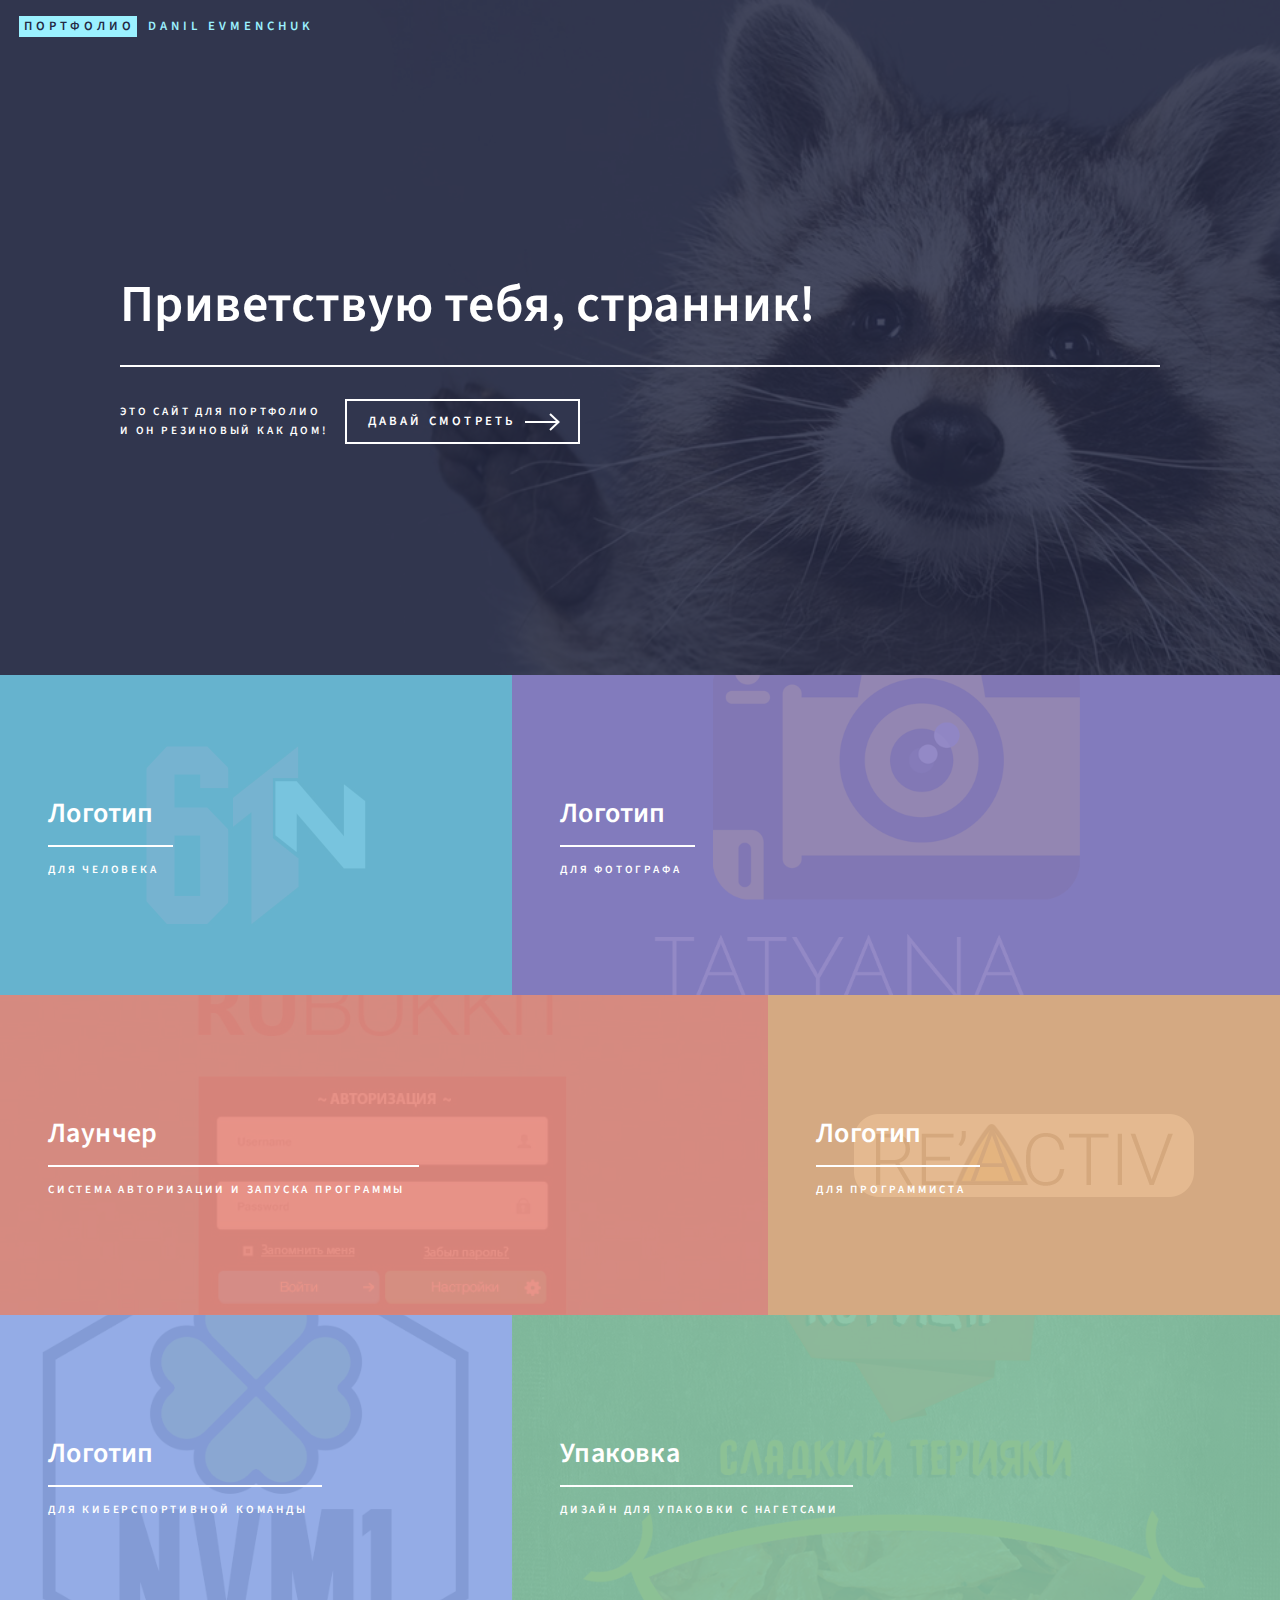
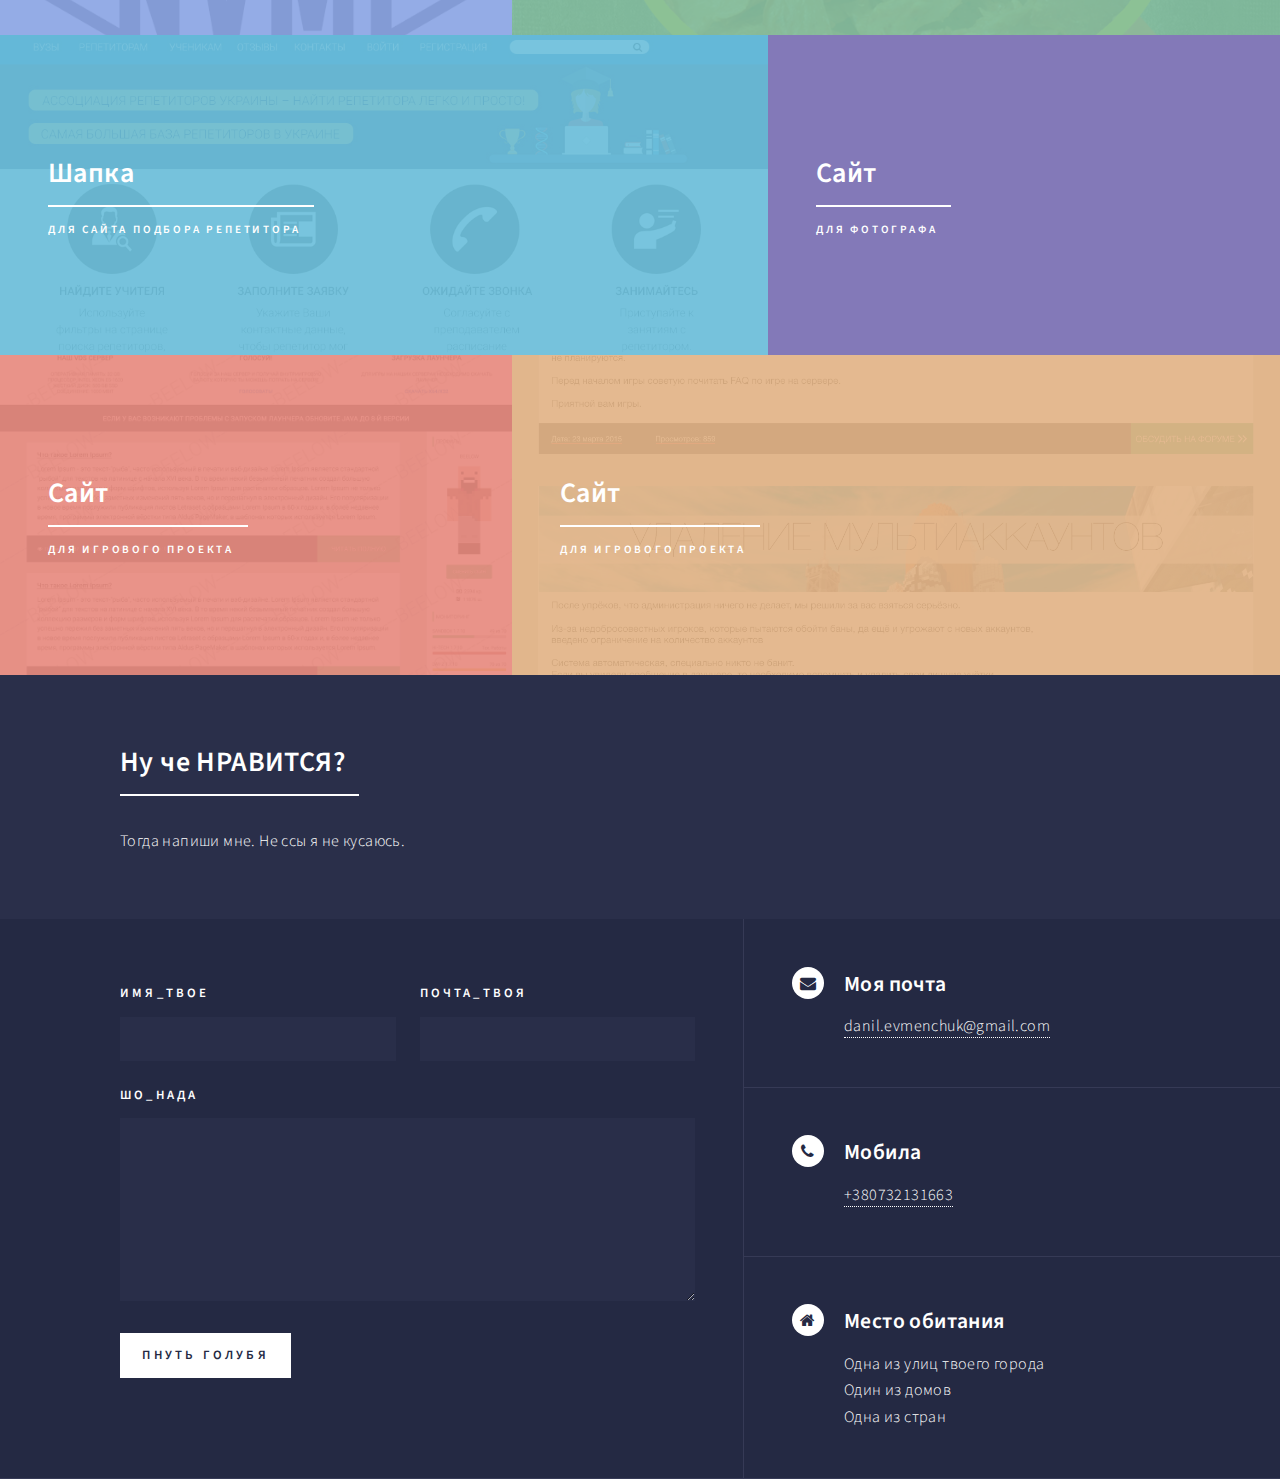
==== index.html @ ca25fab2 "#" ====
<!DOCTYPE HTML>

<html>
	<head>
		<title>ПОРТФОЛИО | Данил Евменчук</title>
		<meta charset="utf-8" />
		<meta name="viewport" content="width=device-width, initial-scale=1, user-scalable=no" />
		<link rel="stylesheet" href="assets/css/main.css" />
		<noscript><link rel="stylesheet" href="assets/css/noscript.css" /></noscript>
	</head>
	<body class="is-preload">

		<!-- Wrapper -->
			<div id="wrapper">

				<!-- Header -->
					<header id="header" class="alt">
						<a href="index.html" class="logo"><strong>Портфолио</strong> <span>Danil Evmenchuk</span></a>
					</header>
				<!-- Banner -->
					<section id="banner" class="major">
						<div class="inner">
							<header class="major">
								<h1>Приветствую тебя, странник!</h1>
							</header>
							<div class="content">
								<p>Это сайт для портфолио<br />
								и он РЕЗИНОВЫЙ как дом! </p>
								<ul class="actions">
									<li><a href="#one" class="button next scrolly">ДАВАЙ СМОТРЕТЬ</a></li>
								</ul>
							</div>
						</div>
					</section>

				<!-- Main -->
					<div id="main">

						<!-- One -->
							<section id="one" class="tiles">
								<article>
									<span class="image">
										<img src="images/61.jpg" alt="" />
									</span>
									<header class="major">
										<h3><a href="images/61.jpg" class="link">Логотип</a></h3>
										<p>Для человека</p>
									</header>
								</article>
								<article>
									<span class="image">
										<img src="images/shedko.png" alt="" />
									</span>
									<header class="major">
										<h3><a href="images/shedko.png" class="link">Логотип</a></h3>
										<p>Для фотографа</p>
									</header>
								</article>
								<article>
									<span class="image">
										<img src="images/launcher.jpg" alt="" />
									</span>
									<header class="major">
										<h3><a href="images/launcher.jpg" class="link">Лаунчер</a></h3>
										<p>Система авторизации и запуска программы</p>
									</header>
								</article>
								<article>
									<span class="image">
										<img src="images/reactiv.png" alt="" />
									</span>
									<header class="major">
										<h3><a href="images/reactiv.png" class="link">Логотип</a></h3>
										<p>Для программиста</p>
									</header>
								</article>
								<article>
									<span class="image">
										<img src="images/NWM.jpg" alt="" />
									</span>
									<header class="major">
										<h3><a href="images/NWM.jpg" class="link">Логотип</a></h3>
										<p>Для киберспортивной команды</p>
									</header>
								</article>
								<article>
									<span class="image">
										<img src="images/itsmeat.jpg" alt="" />
									</span>
									<header class="major">
										<h3><a href="images/itsmeat.jpg" class="link">Упаковка</a></h3>
										<p>Дизайн для упаковки с нагетсами</p>
									</header>
								</article>
								<article>
									<span class="image">
										<img src="images/teach.jpg" alt="" />
									</span>
									<header class="major">
										<h3><a href="images/teach.jpg" class="link">Шапка</a></h3>
										<p>Для сайта подбора репетитора</p>
									</header>
								</article>
								<article>
									<span class="image">
										<img src="images/photo_shedko.png" alt="" />
									</span>
									<header class="major">
										<h3><a href="https://tetianashedko.com/gallery.php" class="link">Сайт</a></h3>
										<p>Для фотографа</p>
									</header>
								</article>
								<article>
									<span class="image">
										<img src="images/madanvil.jpg" alt="" />
									</span>
									<header class="major">
										<h3><a href="images/madanvil.jpg" class="link">Сайт</a></h3>
										<p>Для игрового проекта</p>
									</header>
								</article>
								<article>
									<span class="image">
										<img src="images/site.png" alt="" />
									</span>
									<header class="major">
										<h3><a href="images/site.png" class="link">Сайт</a></h3>
										<p>Для игрового проекта</p>
									</header>
								</article>
							</section>

						<!-- Two -->
							<section id="two">
								<div class="inner">
									<header class="major">
										<h2>Ну че НРАВИТСЯ?</h2>
									</header>
									<p>Тогда напиши мне. Не ссы я не кусаюсь.</p>
								</div>
							</section>

					</div>

				<!-- Contact -->
					<section id="contact">
						<div class="inner">
							<section>
								<form method="post" action="#">
									<div class="fields">
										<div class="field half">
											<label for="name">Имя_ТВОЕ</label>
											<input type="text" name="name" id="name" />
										</div>
										<div class="field half">
											<label for="email">Почта_ТВОЯ</label>
											<input type="text" name="email" id="email" />
										</div>
										<div class="field">
											<label for="message">Шо_НАДА</label>
											<textarea name="message" id="message" rows="6"></textarea>
										</div>
									</div>
									<ul class="actions">
										<li><input type="submit" value="Пнуть голубя" class="primary" /></li>
									</ul>
								</form>
							</section>
							<section class="split">
								<section>
									<div class="contact-method">
										<span class="icon alt fa-envelope"></span>
										<h3>Моя почта</h3>
										<a href="mailto:danil.evmenchuk@gmail.com">danil.evmenchuk@gmail.com</a>
									</div>
								</section>
								<section>
									<div class="contact-method">
										<span class="icon alt fa-phone"></span>
										<h3>Мобила</h3>
										<a href="tel:+380732131663">+380732131663</a>
									</div>
								</section>
								<section>
									<div class="contact-method">
										<span class="icon alt fa-home"></span>
										<h3>Место обитания</h3>
										<span>Одна из улиц твоего города<br />
										Один из домов<br />
										Одна из стран</span>
									</div>
								</section>
							</section>
						</div>
					</section>

			</div>

		<!-- Scripts -->
			<script src="assets/js/jquery.min.js"></script>
			<script src="assets/js/jquery.scrolly.min.js"></script>
			<script src="assets/js/jquery.scrollex.min.js"></script>
			<script src="assets/js/browser.min.js"></script>
			<script src="assets/js/breakpoints.min.js"></script>
			<!-- <script src="assets/js/util.js"></script> -->
			<script src="assets/js/main.js"></script>

	</body>
</html>
---- assets/css/main.css ----
@import url(font-awesome.min.css);
@import url("https://fonts.googleapis.com/css?family=Source+Sans+Pro:300,300italic,600,600italic");


html, body, div, span, applet, object,
iframe, h1, h2, h3, h4, h5, h6, p, blockquote,
pre, a, abbr, acronym, address, big, cite,
code, del, dfn, em, img, ins, kbd, q, s, samp,
small, strike, strong, sub, sup, tt, var, b,
u, i, center, dl, dt, dd, ol, ul, li, fieldset,
form, label, legend, table, caption, tbody,
tfoot, thead, tr, th, td, article, aside,
canvas, details, embed, figure, figcaption,
footer, header, hgroup, menu, nav, output, ruby,
section, summary, time, mark, audio, video {
	margin: 0;
	padding: 0;
	border: 0;
	font-size: 100%;
	font: inherit;
	vertical-align: baseline;}

article, aside, details, figcaption, figure,
footer, header, hgroup, menu, nav, section {
	display: block;}

body {
	line-height: 1;
}

ol, ul {
	list-style: none;
}

blockquote, q {
	quotes: none;
}

	blockquote:before, blockquote:after, q:before, q:after {
		content: '';
		content: none;
	}

table {
	border-collapse: collapse;
	border-spacing: 0;
}

body {
	-webkit-text-size-adjust: none;
}

mark {
	background-color: transparent;
	color: inherit;
}

input::-moz-focus-inner {
	border: 0;
	padding: 0;
}

input, select, textarea {
	-moz-appearance: none;
	-webkit-appearance: none;
	-ms-appearance: none;
	appearance: none;
}

/* Basic */

	@-ms-viewport {
		width: device-width;
	}

	body {
		-ms-overflow-style: scrollbar;
	}

	@media screen and (max-width: 480px) {

		html, body {
			min-width: 320px;
		}

	}

	html {
		box-sizing: border-box;
	}

	*, *:before, *:after {
		box-sizing: inherit;
	}

	body {
		background: #242943;
	}

		body.is-preload *, body.is-preload *:before, body.is-preload *:after {
			-moz-animation: none !important;
			-webkit-animation: none !important;
			-ms-animation: none !important;
			animation: none !important;
			-moz-transition: none !important;
			-webkit-transition: none !important;
			-ms-transition: none !important;
			transition: none !important;
		}

/* Type */

	body, input, select, textarea {
		color: #ffffff;
		font-family: "Source Sans Pro", Helvetica, sans-serif;
		font-size: 17pt;
		font-weight: 300;
		letter-spacing: 0.025em;
		line-height: 1.65;
	}

		@media screen and (max-width: 1680px) {

			body, input, select, textarea {
				font-size: 14pt;
			}

		}

		@media screen and (max-width: 1280px) {

			body, input, select, textarea {
				font-size: 12pt;
			}

		}

		@media screen and (max-width: 360px) {

			body, input, select, textarea {
				font-size: 11pt;
			}

		}

	a {
		-moz-transition: color 0.2s ease-in-out, border-bottom-color 0.2s ease-in-out;
		-webkit-transition: color 0.2s ease-in-out, border-bottom-color 0.2s ease-in-out;
		-ms-transition: color 0.2s ease-in-out, border-bottom-color 0.2s ease-in-out;
		transition: color 0.2s ease-in-out, border-bottom-color 0.2s ease-in-out;
		border-bottom: dotted 1px;
		color: inherit;
		text-decoration: none;
	}

		a:hover {
			border-bottom-color: transparent;
			color: #9bf1ff !important;
		}

		a:active {
			color: #53e3fb !important;
		}

	strong, b {
		color: #ffffff;
		font-weight: 600;
	}

	em, i {
		font-style: italic;
	}

	p {
		margin: 0 0 2em 0;
	}

	h1, h2, h3, h4, h5, h6 {
		color: #ffffff;
		font-weight: 600;
		line-height: 1.65;
		margin: 0 0 1em 0;
	}

		h1 a, h2 a, h3 a, h4 a, h5 a, h6 a {
			color: inherit;
			border-bottom: 0;
		}

	h1 {
		font-size: 2.5em;
	}

	h2 {
		font-size: 1.75em;
	}

	h3 {
		font-size: 1.35em;
	}

	h4 {
		font-size: 1.1em;
	}

	h5 {
		font-size: 0.9em;
	}

	h6 {
		font-size: 0.7em;
	}

	@media screen and (max-width: 736px) {

		h1 {
			font-size: 2em;
		}

		h2 {
			font-size: 1.5em;
		}

		h3 {
			font-size: 1.25em;
		}

	}

	sub {
		font-size: 0.8em;
		position: relative;
		top: 0.5em;
	}

	sup {
		font-size: 0.8em;
		position: relative;
		top: -0.5em;
	}

	blockquote {
		border-left: solid 4px rgba(212, 212, 255, 0.1);
		font-style: italic;
		margin: 0 0 2em 0;
		padding: 0.5em 0 0.5em 2em;
	}

	code {
		background: rgba(212, 212, 255, 0.035);
		font-family: "Courier New", monospace;
		font-size: 0.9em;
		margin: 0 0.25em;
		padding: 0.25em 0.65em;
	}

	pre {
		-webkit-overflow-scrolling: touch;
		font-family: "Courier New", monospace;
		font-size: 0.9em;
		margin: 0 0 2em 0;
	}

		pre code {
			display: block;
			line-height: 1.75;
			padding: 1em 1.5em;
			overflow-x: auto;
		}

	hr {
		border: 0;
		border-bottom: solid 1px rgba(212, 212, 255, 0.1);
		margin: 2em 0;
	}

		hr.major {
			margin: 3em 0;
		}

	.align-left {
		text-align: left;
	}

	.align-center {
		text-align: center;
	}

	.align-right {
		text-align: right;
	}

/* Row */

	.row {
		display: flex;
		flex-wrap: wrap;
		box-sizing: border-box;
		align-items: stretch;
	}

		.row > * {
			box-sizing: border-box;
		}

		.row.gtr-uniform > * > :last-child {
			margin-bottom: 0;
		}

		.row.aln-left {
			justify-content: flex-start;
		}

		.row.aln-center {
			justify-content: center;
		}

		.row.aln-right {
			justify-content: flex-end;
		}

		.row.aln-top {
			align-items: flex-start;
		}

		.row.aln-middle {
			align-items: center;
		}

		.row.aln-bottom {
			align-items: flex-end;
		}

		.row > .imp {
			order: -1;
		}

		.row > .col-1 {
			width: 8.3333333333%;
		}

		.row > .off-1 {
			margin-left: 8.3333333333%;
		}

		.row > .col-2 {
			width: 16.6666666667%;
		}

		.row > .off-2 {
			margin-left: 16.6666666667%;
		}

		.row > .col-3 {
			width: 25%;
		}

		.row > .off-3 {
			margin-left: 25%;
		}

		.row > .col-4 {
			width: 33.3333333333%;
		}

		.row > .off-4 {
			margin-left: 33.3333333333%;
		}

		.row > .col-5 {
			width: 41.6666666667%;
		}

		.row > .off-5 {
			margin-left: 41.6666666667%;
		}

		.row > .col-6 {
			width: 50%;
		}

		.row > .off-6 {
			margin-left: 50%;
		}

		.row > .col-7 {
			width: 58.3333333333%;
		}

		.row > .off-7 {
			margin-left: 58.3333333333%;
		}

		.row > .col-8 {
			width: 66.6666666667%;
		}

		.row > .off-8 {
			margin-left: 66.6666666667%;
		}

		.row > .col-9 {
			width: 75%;
		}

		.row > .off-9 {
			margin-left: 75%;
		}

		.row > .col-10 {
			width: 83.3333333333%;
		}

		.row > .off-10 {
			margin-left: 83.3333333333%;
		}

		.row > .col-11 {
			width: 91.6666666667%;
		}

		.row > .off-11 {
			margin-left: 91.6666666667%;
		}

		.row > .col-12 {
			width: 100%;
		}

		.row > .off-12 {
			margin-left: 100%;
		}

		.row.gtr-0 {
			margin-top: 0;
			margin-left: 0em;
		}

			.row.gtr-0 > * {
				padding: 0 0 0 0em;
			}

			.row.gtr-0.gtr-uniform {
				margin-top: 0em;
			}

				.row.gtr-0.gtr-uniform > * {
					padding-top: 0em;
				}

		.row.gtr-25 {
			margin-top: 0;
			margin-left: -0.5em;
		}

			.row.gtr-25 > * {
				padding: 0 0 0 0.5em;
			}

			.row.gtr-25.gtr-uniform {
				margin-top: -0.5em;
			}

				.row.gtr-25.gtr-uniform > * {
					padding-top: 0.5em;
				}

		.row.gtr-50 {
			margin-top: 0;
			margin-left: -1em;
		}

			.row.gtr-50 > * {
				padding: 0 0 0 1em;
			}

			.row.gtr-50.gtr-uniform {
				margin-top: -1em;
			}

				.row.gtr-50.gtr-uniform > * {
					padding-top: 1em;
				}

		.row {
			margin-top: 0;
			margin-left: -2em;
		}

			.row > * {
				padding: 0 0 0 2em;
			}

			.row.gtr-uniform {
				margin-top: -2em;
			}

				.row.gtr-uniform > * {
					padding-top: 2em;
				}

		.row.gtr-150 {
			margin-top: 0;
			margin-left: -3em;
		}

			.row.gtr-150 > * {
				padding: 0 0 0 3em;
			}

			.row.gtr-150.gtr-uniform {
				margin-top: -3em;
			}

				.row.gtr-150.gtr-uniform > * {
					padding-top: 3em;
				}

		.row.gtr-200 {
			margin-top: 0;
			margin-left: -4em;
		}

			.row.gtr-200 > * {
				padding: 0 0 0 4em;
			}

			.row.gtr-200.gtr-uniform {
				margin-top: -4em;
			}

				.row.gtr-200.gtr-uniform > * {
					padding-top: 4em;
				}

		@media screen and (max-width: 1680px) {

			.row {
				display: flex;
				flex-wrap: wrap;
				box-sizing: border-box;
				align-items: stretch;
			}

				.row > * {
					box-sizing: border-box;
				}

				.row.gtr-uniform > * > :last-child {
					margin-bottom: 0;
				}

				.row.aln-left {
					justify-content: flex-start;
				}

				.row.aln-center {
					justify-content: center;
				}

				.row.aln-right {
					justify-content: flex-end;
				}

				.row.aln-top {
					align-items: flex-start;
				}

				.row.aln-middle {
					align-items: center;
				}

				.row.aln-bottom {
					align-items: flex-end;
				}

				.row > .imp-xlarge {
					order: -1;
				}

				.row > .col-1-xlarge {
					width: 8.3333333333%;
				}

				.row > .off-1-xlarge {
					margin-left: 8.3333333333%;
				}

				.row > .col-2-xlarge {
					width: 16.6666666667%;
				}

				.row > .off-2-xlarge {
					margin-left: 16.6666666667%;
				}

				.row > .col-3-xlarge {
					width: 25%;
				}

				.row > .off-3-xlarge {
					margin-left: 25%;
				}

				.row > .col-4-xlarge {
					width: 33.3333333333%;
				}

				.row > .off-4-xlarge {
					margin-left: 33.3333333333%;
				}

				.row > .col-5-xlarge {
					width: 41.6666666667%;
				}

				.row > .off-5-xlarge {
					margin-left: 41.6666666667%;
				}

				.row > .col-6-xlarge {
					width: 50%;
				}

				.row > .off-6-xlarge {
					margin-left: 50%;
				}

				.row > .col-7-xlarge {
					width: 58.3333333333%;
				}

				.row > .off-7-xlarge {
					margin-left: 58.3333333333%;
				}

				.row > .col-8-xlarge {
					width: 66.6666666667%;
				}

				.row > .off-8-xlarge {
					margin-left: 66.6666666667%;
				}

				.row > .col-9-xlarge {
					width: 75%;
				}

				.row > .off-9-xlarge {
					margin-left: 75%;
				}

				.row > .col-10-xlarge {
					width: 83.3333333333%;
				}

				.row > .off-10-xlarge {
					margin-left: 83.3333333333%;
				}

				.row > .col-11-xlarge {
					width: 91.6666666667%;
				}

				.row > .off-11-xlarge {
					margin-left: 91.6666666667%;
				}

				.row > .col-12-xlarge {
					width: 100%;
				}

				.row > .off-12-xlarge {
					margin-left: 100%;
				}

				.row.gtr-0 {
					margin-top: 0;
					margin-left: 0em;
				}

					.row.gtr-0 > * {
						padding: 0 0 0 0em;
					}

					.row.gtr-0.gtr-uniform {
						margin-top: 0em;
					}

						.row.gtr-0.gtr-uniform > * {
							padding-top: 0em;
						}

				.row.gtr-25 {
					margin-top: 0;
					margin-left: -0.5em;
				}

					.row.gtr-25 > * {
						padding: 0 0 0 0.5em;
					}

					.row.gtr-25.gtr-uniform {
						margin-top: -0.5em;
					}

						.row.gtr-25.gtr-uniform > * {
							padding-top: 0.5em;
						}

				.row.gtr-50 {
					margin-top: 0;
					margin-left: -1em;
				}

					.row.gtr-50 > * {
						padding: 0 0 0 1em;
					}

					.row.gtr-50.gtr-uniform {
						margin-top: -1em;
					}

						.row.gtr-50.gtr-uniform > * {
							padding-top: 1em;
						}

				.row {
					margin-top: 0;
					margin-left: -2em;
				}

					.row > * {
						padding: 0 0 0 2em;
					}

					.row.gtr-uniform {
						margin-top: -2em;
					}

						.row.gtr-uniform > * {
							padding-top: 2em;
						}

				.row.gtr-150 {
					margin-top: 0;
					margin-left: -3em;
				}

					.row.gtr-150 > * {
						padding: 0 0 0 3em;
					}

					.row.gtr-150.gtr-uniform {
						margin-top: -3em;
					}

						.row.gtr-150.gtr-uniform > * {
							padding-top: 3em;
						}

				.row.gtr-200 {
					margin-top: 0;
					margin-left: -4em;
				}

					.row.gtr-200 > * {
						padding: 0 0 0 4em;
					}

					.row.gtr-200.gtr-uniform {
						margin-top: -4em;
					}

						.row.gtr-200.gtr-uniform > * {
							padding-top: 4em;
						}

		}

		@media screen and (max-width: 1280px) {

			.row {
				display: flex;
				flex-wrap: wrap;
				box-sizing: border-box;
				align-items: stretch;
			}

				.row > * {
					box-sizing: border-box;
				}

				.row.gtr-uniform > * > :last-child {
					margin-bottom: 0;
				}

				.row.aln-left {
					justify-content: flex-start;
				}

				.row.aln-center {
					justify-content: center;
				}

				.row.aln-right {
					justify-content: flex-end;
				}

				.row.aln-top {
					align-items: flex-start;
				}

				.row.aln-middle {
					align-items: center;
				}

				.row.aln-bottom {
					align-items: flex-end;
				}

				.row > .imp-large {
					order: -1;
				}

				.row > .col-1-large {
					width: 8.3333333333%;
				}

				.row > .off-1-large {
					margin-left: 8.3333333333%;
				}

				.row > .col-2-large {
					width: 16.6666666667%;
				}

				.row > .off-2-large {
					margin-left: 16.6666666667%;
				}

				.row > .col-3-large {
					width: 25%;
				}

				.row > .off-3-large {
					margin-left: 25%;
				}

				.row > .col-4-large {
					width: 33.3333333333%;
				}

				.row > .off-4-large {
					margin-left: 33.3333333333%;
				}

				.row > .col-5-large {
					width: 41.6666666667%;
				}

				.row > .off-5-large {
					margin-left: 41.6666666667%;
				}

				.row > .col-6-large {
					width: 50%;
				}

				.row > .off-6-large {
					margin-left: 50%;
				}

				.row > .col-7-large {
					width: 58.3333333333%;
				}

				.row > .off-7-large {
					margin-left: 58.3333333333%;
				}

				.row > .col-8-large {
					width: 66.6666666667%;
				}

				.row > .off-8-large {
					margin-left: 66.6666666667%;
				}

				.row > .col-9-large {
					width: 75%;
				}

				.row > .off-9-large {
					margin-left: 75%;
				}

				.row > .col-10-large {
					width: 83.3333333333%;
				}

				.row > .off-10-large {
					margin-left: 83.3333333333%;
				}

				.row > .col-11-large {
					width: 91.6666666667%;
				}

				.row > .off-11-large {
					margin-left: 91.6666666667%;
				}

				.row > .col-12-large {
					width: 100%;
				}

				.row > .off-12-large {
					margin-left: 100%;
				}

				.row.gtr-0 {
					margin-top: 0;
					margin-left: 0em;
				}

					.row.gtr-0 > * {
						padding: 0 0 0 0em;
					}

					.row.gtr-0.gtr-uniform {
						margin-top: 0em;
					}

						.row.gtr-0.gtr-uniform > * {
							padding-top: 0em;
						}

				.row.gtr-25 {
					margin-top: 0;
					margin-left: -0.375em;
				}

					.row.gtr-25 > * {
						padding: 0 0 0 0.375em;
					}

					.row.gtr-25.gtr-uniform {
						margin-top: -0.375em;
					}

						.row.gtr-25.gtr-uniform > * {
							padding-top: 0.375em;
						}

				.row.gtr-50 {
					margin-top: 0;
					margin-left: -0.75em;
				}

					.row.gtr-50 > * {
						padding: 0 0 0 0.75em;
					}

					.row.gtr-50.gtr-uniform {
						margin-top: -0.75em;
					}

						.row.gtr-50.gtr-uniform > * {
							padding-top: 0.75em;
						}

				.row {
					margin-top: 0;
					margin-left: -1.5em;
				}

					.row > * {
						padding: 0 0 0 1.5em;
					}

					.row.gtr-uniform {
						margin-top: -1.5em;
					}

						.row.gtr-uniform > * {
							padding-top: 1.5em;
						}

				.row.gtr-150 {
					margin-top: 0;
					margin-left: -2.25em;
				}

					.row.gtr-150 > * {
						padding: 0 0 0 2.25em;
					}

					.row.gtr-150.gtr-uniform {
						margin-top: -2.25em;
					}

						.row.gtr-150.gtr-uniform > * {
							padding-top: 2.25em;
						}

				.row.gtr-200 {
					margin-top: 0;
					margin-left: -3em;
				}

					.row.gtr-200 > * {
						padding: 0 0 0 3em;
					}

					.row.gtr-200.gtr-uniform {
						margin-top: -3em;
					}

						.row.gtr-200.gtr-uniform > * {
							padding-top: 3em;
						}

		}

		@media screen and (max-width: 980px) {

			.row {
				display: flex;
				flex-wrap: wrap;
				box-sizing: border-box;
				align-items: stretch;
			}

				.row > * {
					box-sizing: border-box;
				}

				.row.gtr-uniform > * > :last-child {
					margin-bottom: 0;
				}

				.row.aln-left {
					justify-content: flex-start;
				}

				.row.aln-center {
					justify-content: center;
				}

				.row.aln-right {
					justify-content: flex-end;
				}

				.row.aln-top {
					align-items: flex-start;
				}

				.row.aln-middle {
					align-items: center;
				}

				.row.aln-bottom {
					align-items: flex-end;
				}

				.row > .imp-medium {
					order: -1;
				}

				.row > .col-1-medium {
					width: 8.3333333333%;
				}

				.row > .off-1-medium {
					margin-left: 8.3333333333%;
				}

				.row > .col-2-medium {
					width: 16.6666666667%;
				}

				.row > .off-2-medium {
					margin-left: 16.6666666667%;
				}

				.row > .col-3-medium {
					width: 25%;
				}

				.row > .off-3-medium {
					margin-left: 25%;
				}

				.row > .col-4-medium {
					width: 33.3333333333%;
				}

				.row > .off-4-medium {
					margin-left: 33.3333333333%;
				}

				.row > .col-5-medium {
					width: 41.6666666667%;
				}

				.row > .off-5-medium {
					margin-left: 41.6666666667%;
				}

				.row > .col-6-medium {
					width: 50%;
				}

				.row > .off-6-medium {
					margin-left: 50%;
				}

				.row > .col-7-medium {
					width: 58.3333333333%;
				}

				.row > .off-7-medium {
					margin-left: 58.3333333333%;
				}

				.row > .col-8-medium {
					width: 66.6666666667%;
				}

				.row > .off-8-medium {
					margin-left: 66.6666666667%;
				}

				.row > .col-9-medium {
					width: 75%;
				}

				.row > .off-9-medium {
					margin-left: 75%;
				}

				.row > .col-10-medium {
					width: 83.3333333333%;
				}

				.row > .off-10-medium {
					margin-left: 83.3333333333%;
				}

				.row > .col-11-medium {
					width: 91.6666666667%;
				}

				.row > .off-11-medium {
					margin-left: 91.6666666667%;
				}

				.row > .col-12-medium {
					width: 100%;
				}

				.row > .off-12-medium {
					margin-left: 100%;
				}

				.row.gtr-0 {
					margin-top: 0;
					margin-left: 0em;
				}

					.row.gtr-0 > * {
						padding: 0 0 0 0em;
					}

					.row.gtr-0.gtr-uniform {
						margin-top: 0em;
					}

						.row.gtr-0.gtr-uniform > * {
							padding-top: 0em;
						}

				.row.gtr-25 {
					margin-top: 0;
					margin-left: -0.375em;
				}

					.row.gtr-25 > * {
						padding: 0 0 0 0.375em;
					}

					.row.gtr-25.gtr-uniform {
						margin-top: -0.375em;
					}

						.row.gtr-25.gtr-uniform > * {
							padding-top: 0.375em;
						}

				.row.gtr-50 {
					margin-top: 0;
					margin-left: -0.75em;
				}

					.row.gtr-50 > * {
						padding: 0 0 0 0.75em;
					}

					.row.gtr-50.gtr-uniform {
						margin-top: -0.75em;
					}

						.row.gtr-50.gtr-uniform > * {
							padding-top: 0.75em;
						}

				.row {
					margin-top: 0;
					margin-left: -1.5em;
				}

					.row > * {
						padding: 0 0 0 1.5em;
					}

					.row.gtr-uniform {
						margin-top: -1.5em;
					}

						.row.gtr-uniform > * {
							padding-top: 1.5em;
						}

				.row.gtr-150 {
					margin-top: 0;
					margin-left: -2.25em;
				}

					.row.gtr-150 > * {
						padding: 0 0 0 2.25em;
					}

					.row.gtr-150.gtr-uniform {
						margin-top: -2.25em;
					}

						.row.gtr-150.gtr-uniform > * {
							padding-top: 2.25em;
						}

				.row.gtr-200 {
					margin-top: 0;
					margin-left: -3em;
				}

					.row.gtr-200 > * {
						padding: 0 0 0 3em;
					}

					.row.gtr-200.gtr-uniform {
						margin-top: -3em;
					}

						.row.gtr-200.gtr-uniform > * {
							padding-top: 3em;
						}

		}

		@media screen and (max-width: 736px) {

			.row {
				display: flex;
				flex-wrap: wrap;
				box-sizing: border-box;
				align-items: stretch;
			}

				.row > * {
					box-sizing: border-box;
				}

				.row.gtr-uniform > * > :last-child {
					margin-bottom: 0;
				}

				.row.aln-left {
					justify-content: flex-start;
				}

				.row.aln-center {
					justify-content: center;
				}

				.row.aln-right {
					justify-content: flex-end;
				}

				.row.aln-top {
					align-items: flex-start;
				}

				.row.aln-middle {
					align-items: center;
				}

				.row.aln-bottom {
					align-items: flex-end;
				}

				.row > .imp-small {
					order: -1;
				}

				.row > .col-1-small {
					width: 8.3333333333%;
				}

				.row > .off-1-small {
					margin-left: 8.3333333333%;
				}

				.row > .col-2-small {
					width: 16.6666666667%;
				}

				.row > .off-2-small {
					margin-left: 16.6666666667%;
				}

				.row > .col-3-small {
					width: 25%;
				}

				.row > .off-3-small {
					margin-left: 25%;
				}

				.row > .col-4-small {
					width: 33.3333333333%;
				}

				.row > .off-4-small {
					margin-left: 33.3333333333%;
				}

				.row > .col-5-small {
					width: 41.6666666667%;
				}

				.row > .off-5-small {
					margin-left: 41.6666666667%;
				}

				.row > .col-6-small {
					width: 50%;
				}

				.row > .off-6-small {
					margin-left: 50%;
				}

				.row > .col-7-small {
					width: 58.3333333333%;
				}

				.row > .off-7-small {
					margin-left: 58.3333333333%;
				}

				.row > .col-8-small {
					width: 66.6666666667%;
				}

				.row > .off-8-small {
					margin-left: 66.6666666667%;
				}

				.row > .col-9-small {
					width: 75%;
				}

				.row > .off-9-small {
					margin-left: 75%;
				}

				.row > .col-10-small {
					width: 83.3333333333%;
				}

				.row > .off-10-small {
					margin-left: 83.3333333333%;
				}

				.row > .col-11-small {
					width: 91.6666666667%;
				}

				.row > .off-11-small {
					margin-left: 91.6666666667%;
				}

				.row > .col-12-small {
					width: 100%;
				}

				.row > .off-12-small {
					margin-left: 100%;
				}

				.row.gtr-0 {
					margin-top: 0;
					margin-left: 0em;
				}

					.row.gtr-0 > * {
						padding: 0 0 0 0em;
					}

					.row.gtr-0.gtr-uniform {
						margin-top: 0em;
					}

						.row.gtr-0.gtr-uniform > * {
							padding-top: 0em;
						}

				.row.gtr-25 {
					margin-top: 0;
					margin-left: -0.3125em;
				}

					.row.gtr-25 > * {
						padding: 0 0 0 0.3125em;
					}

					.row.gtr-25.gtr-uniform {
						margin-top: -0.3125em;
					}

						.row.gtr-25.gtr-uniform > * {
							padding-top: 0.3125em;
						}

				.row.gtr-50 {
					margin-top: 0;
					margin-left: -0.625em;
				}

					.row.gtr-50 > * {
						padding: 0 0 0 0.625em;
					}

					.row.gtr-50.gtr-uniform {
						margin-top: -0.625em;
					}

						.row.gtr-50.gtr-uniform > * {
							padding-top: 0.625em;
						}

				.row {
					margin-top: 0;
					margin-left: -1.25em;
				}

					.row > * {
						padding: 0 0 0 1.25em;
					}

					.row.gtr-uniform {
						margin-top: -1.25em;
					}

						.row.gtr-uniform > * {
							padding-top: 1.25em;
						}

				.row.gtr-150 {
					margin-top: 0;
					margin-left: -1.875em;
				}

					.row.gtr-150 > * {
						padding: 0 0 0 1.875em;
					}

					.row.gtr-150.gtr-uniform {
						margin-top: -1.875em;
					}

						.row.gtr-150.gtr-uniform > * {
							padding-top: 1.875em;
						}

				.row.gtr-200 {
					margin-top: 0;
					margin-left: -2.5em;
				}

					.row.gtr-200 > * {
						padding: 0 0 0 2.5em;
					}

					.row.gtr-200.gtr-uniform {
						margin-top: -2.5em;
					}

						.row.gtr-200.gtr-uniform > * {
							padding-top: 2.5em;
						}

		}

		@media screen and (max-width: 480px) {

			.row {
				display: flex;
				flex-wrap: wrap;
				box-sizing: border-box;
				align-items: stretch;
			}

				.row > * {
					box-sizing: border-box;
				}

				.row.gtr-uniform > * > :last-child {
					margin-bottom: 0;
				}

				.row.aln-left {
					justify-content: flex-start;
				}

				.row.aln-center {
					justify-content: center;
				}

				.row.aln-right {
					justify-content: flex-end;
				}

				.row.aln-top {
					align-items: flex-start;
				}

				.row.aln-middle {
					align-items: center;
				}

				.row.aln-bottom {
					align-items: flex-end;
				}

				.row > .imp-xsmall {
					order: -1;
				}

				.row > .col-1-xsmall {
					width: 8.3333333333%;
				}

				.row > .off-1-xsmall {
					margin-left: 8.3333333333%;
				}

				.row > .col-2-xsmall {
					width: 16.6666666667%;
				}

				.row > .off-2-xsmall {
					margin-left: 16.6666666667%;
				}

				.row > .col-3-xsmall {
					width: 25%;
				}

				.row > .off-3-xsmall {
					margin-left: 25%;
				}

				.row > .col-4-xsmall {
					width: 33.3333333333%;
				}

				.row > .off-4-xsmall {
					margin-left: 33.3333333333%;
				}

				.row > .col-5-xsmall {
					width: 41.6666666667%;
				}

				.row > .off-5-xsmall {
					margin-left: 41.6666666667%;
				}

				.row > .col-6-xsmall {
					width: 50%;
				}

				.row > .off-6-xsmall {
					margin-left: 50%;
				}

				.row > .col-7-xsmall {
					width: 58.3333333333%;
				}

				.row > .off-7-xsmall {
					margin-left: 58.3333333333%;
				}

				.row > .col-8-xsmall {
					width: 66.6666666667%;
				}

				.row > .off-8-xsmall {
					margin-left: 66.6666666667%;
				}

				.row > .col-9-xsmall {
					width: 75%;
				}

				.row > .off-9-xsmall {
					margin-left: 75%;
				}

				.row > .col-10-xsmall {
					width: 83.3333333333%;
				}

				.row > .off-10-xsmall {
					margin-left: 83.3333333333%;
				}

				.row > .col-11-xsmall {
					width: 91.6666666667%;
				}

				.row > .off-11-xsmall {
					margin-left: 91.6666666667%;
				}

				.row > .col-12-xsmall {
					width: 100%;
				}

				.row > .off-12-xsmall {
					margin-left: 100%;
				}

				.row.gtr-0 {
					margin-top: 0;
					margin-left: 0em;
				}

					.row.gtr-0 > * {
						padding: 0 0 0 0em;
					}

					.row.gtr-0.gtr-uniform {
						margin-top: 0em;
					}

						.row.gtr-0.gtr-uniform > * {
							padding-top: 0em;
						}

				.row.gtr-25 {
					margin-top: 0;
					margin-left: -0.3125em;
				}

					.row.gtr-25 > * {
						padding: 0 0 0 0.3125em;
					}

					.row.gtr-25.gtr-uniform {
						margin-top: -0.3125em;
					}

						.row.gtr-25.gtr-uniform > * {
							padding-top: 0.3125em;
						}

				.row.gtr-50 {
					margin-top: 0;
					margin-left: -0.625em;
				}

					.row.gtr-50 > * {
						padding: 0 0 0 0.625em;
					}

					.row.gtr-50.gtr-uniform {
						margin-top: -0.625em;
					}

						.row.gtr-50.gtr-uniform > * {
							padding-top: 0.625em;
						}

				.row {
					margin-top: 0;
					margin-left: -1.25em;
				}

					.row > * {
						padding: 0 0 0 1.25em;
					}

					.row.gtr-uniform {
						margin-top: -1.25em;
					}

						.row.gtr-uniform > * {
							padding-top: 1.25em;
						}

				.row.gtr-150 {
					margin-top: 0;
					margin-left: -1.875em;
				}

					.row.gtr-150 > * {
						padding: 0 0 0 1.875em;
					}

					.row.gtr-150.gtr-uniform {
						margin-top: -1.875em;
					}

						.row.gtr-150.gtr-uniform > * {
							padding-top: 1.875em;
						}

				.row.gtr-200 {
					margin-top: 0;
					margin-left: -2.5em;
				}

					.row.gtr-200 > * {
						padding: 0 0 0 2.5em;
					}

					.row.gtr-200.gtr-uniform {
						margin-top: -2.5em;
					}

						.row.gtr-200.gtr-uniform > * {
							padding-top: 2.5em;
						}

		}

/* Section/Article */

	section.special, article.special {
		text-align: center;
	}

	header.major {
		width: -moz-max-content;
		width: -webkit-max-content;
		width: -ms-max-content;
		width: max-content;
		margin-bottom: 2em;
	}

		header.major > :first-child {
			margin-bottom: 0;
			width: calc(100% + 0.5em);
		}

			header.major > :first-child:after {
				content: '';
				background-color: #ffffff;
				display: block;
				height: 2px;
				margin: 0.325em 0 0.5em 0;
				width: 100%;
			}

		header.major > p {
			font-size: 0.7em;
			font-weight: 600;
			letter-spacing: 0.25em;
			margin-bottom: 0;
			text-transform: uppercase;
		}

		body.is-ie header.major > :first-child:after {
			max-width: 9em;
		}

		body.is-ie header.major > h1:after {
			max-width: 100% !important;
		}

	@media screen and (max-width: 736px) {

		header.major > p br {
			display: none;
		}

	}

/* Form */

	form {
		margin: 0 0 2em 0;
	}

		form > :last-child {
			margin-bottom: 0;
		}

		form > .fields {
			display: -moz-flex;
			display: -webkit-flex;
			display: -ms-flex;
			display: flex;
			-moz-flex-wrap: wrap;
			-webkit-flex-wrap: wrap;
			-ms-flex-wrap: wrap;
			flex-wrap: wrap;
			width: calc(100% + 3em);
			margin: -1.5em 0 2em -1.5em;
		}

			form > .fields > .field {
				-moz-flex-grow: 0;
				-webkit-flex-grow: 0;
				-ms-flex-grow: 0;
				flex-grow: 0;
				-moz-flex-shrink: 0;
				-webkit-flex-shrink: 0;
				-ms-flex-shrink: 0;
				flex-shrink: 0;
				padding: 1.5em 0 0 1.5em;
				width: calc(100% - 1.5em);
			}

				form > .fields > .field.half {
					width: calc(50% - 0.75em);
				}

				form > .fields > .field.third {
					width: calc(100%/3 - 0.5em);
				}

				form > .fields > .field.quarter {
					width: calc(25% - 0.375em);
				}

		@media screen and (max-width: 480px) {

			form > .fields {
				width: calc(100% + 3em);
				margin: -1.5em 0 2em -1.5em;
			}

				form > .fields > .field {
					padding: 1.5em 0 0 1.5em;
					width: calc(100% - 1.5em);
				}

					form > .fields > .field.half {
						width: calc(100% - 1.5em);
					}

					form > .fields > .field.third {
						width: calc(100% - 1.5em);
					}

					form > .fields > .field.quarter {
						width: calc(100% - 1.5em);
					}

		}

	label {
		color: #ffffff;
		display: block;
		font-size: 0.8em;
		font-weight: 600;
		letter-spacing: 0.25em;
		margin: 0 0 1em 0;
		text-transform: uppercase;
	}

	input[type="text"],
	input[type="password"],
	input[type="email"],
	input[type="tel"],
	input[type="search"],
	input[type="url"],
	select,
	textarea {
		-moz-appearance: none;
		-webkit-appearance: none;
		-ms-appearance: none;
		appearance: none;
		background: rgba(212, 212, 255, 0.035);
		border: none;
		border-radius: 0;
		color: inherit;
		display: block;
		outline: 0;
		padding: 0 1em;
		text-decoration: none;
		width: 100%;
	}

		input[type="text"]:invalid,
		input[type="password"]:invalid,
		input[type="email"]:invalid,
		input[type="tel"]:invalid,
		input[type="search"]:invalid,
		input[type="url"]:invalid,
		select:invalid,
		textarea:invalid {
			box-shadow: none;
		}

		input[type="text"]:focus,
		input[type="password"]:focus,
		input[type="email"]:focus,
		input[type="tel"]:focus,
		input[type="search"]:focus,
		input[type="url"]:focus,
		select:focus,
		textarea:focus {
			border-color: #9bf1ff;
			box-shadow: 0 0 0 2px #9bf1ff;
		}

	select {
		background-image: url("data:image/svg+xml;charset=utf8,%3Csvg xmlns='http://www.w3.org/2000/svg' width='40' height='40' preserveAspectRatio='none' viewBox='0 0 40 40'%3E%3Cpath d='M9.4,12.3l10.4,10.4l10.4-10.4c0.2-0.2,0.5-0.4,0.9-0.4c0.3,0,0.6,0.1,0.9,0.4l3.3,3.3c0.2,0.2,0.4,0.5,0.4,0.9 c0,0.4-0.1,0.6-0.4,0.9L20.7,31.9c-0.2,0.2-0.5,0.4-0.9,0.4c-0.3,0-0.6-0.1-0.9-0.4L4.3,17.3c-0.2-0.2-0.4-0.5-0.4-0.9 c0-0.4,0.1-0.6,0.4-0.9l3.3-3.3c0.2-0.2,0.5-0.4,0.9-0.4S9.1,12.1,9.4,12.3z' fill='rgba(212, 212, 255, 0.1)' /%3E%3C/svg%3E");
		background-size: 1.25rem;
		background-repeat: no-repeat;
		background-position: calc(100% - 1rem) center;
		height: 2.75em;
		padding-right: 2.75em;
		text-overflow: ellipsis;
	}

		select option {
			color: #ffffff;
			background: #242943;
		}

		select:focus::-ms-value {
			background-color: transparent;
		}

		select::-ms-expand {
			display: none;
		}

	input[type="text"],
	input[type="password"],
	input[type="email"],
	input[type="tel"],
	input[type="search"],
	input[type="url"],
	select {
		height: 2.75em;
	}

	textarea {
		padding: 0.75em 1em;
	}

	input[type="checkbox"],
	input[type="radio"] {
		-moz-appearance: none;
		-webkit-appearance: none;
		-ms-appearance: none;
		appearance: none;
		display: block;
		float: left;
		margin-right: -2em;
		opacity: 0;
		width: 1em;
		z-index: -1;
	}

		input[type="checkbox"] + label,
		input[type="radio"] + label {
			text-decoration: none;
			color: #ffffff;
			cursor: pointer;
			display: inline-block;
			font-weight: 300;
			padding-left: 2.65em;
			padding-right: 0.75em;
			position: relative;
		}

			input[type="checkbox"] + label:before,
			input[type="radio"] + label:before {
				-moz-osx-font-smoothing: grayscale;
				-webkit-font-smoothing: antialiased;
				font-family: FontAwesome;
				font-style: normal;
				font-weight: normal;
				text-transform: none !important;
			}

			input[type="checkbox"] + label:before,
			input[type="radio"] + label:before {
				background: rgba(212, 212, 255, 0.035);
				content: '';
				display: inline-block;
				height: 1.65em;
				left: 0;
				letter-spacing: 0;
				line-height: 1.58125em;
				position: absolute;
				text-align: center;
				top: 0;
				width: 1.65em;
			}

		input[type="checkbox"]:checked + label:before,
		input[type="radio"]:checked + label:before {
			background: #ffffff;
			border-color: #9bf1ff;
			content: '\f00c';
			color: #242943;
		}

		input[type="checkbox"]:focus + label:before,
		input[type="radio"]:focus + label:before {
			box-shadow: 0 0 0 2px #9bf1ff;
		}

	input[type="radio"] + label:before {
		border-radius: 100%;
	}

	::-webkit-input-placeholder {
		color: rgba(244, 244, 255, 0.2) !important;
		opacity: 1.0;
	}

	:-moz-placeholder {
		color: rgba(244, 244, 255, 0.2) !important;
		opacity: 1.0;
	}

	::-moz-placeholder {
		color: rgba(244, 244, 255, 0.2) !important;
		opacity: 1.0;
	}

	:-ms-input-placeholder {
		color: rgba(244, 244, 255, 0.2) !important;
		opacity: 1.0;
	}

/* Box */

	.box {
		border: solid 1px rgba(212, 212, 255, 0.1);
		margin-bottom: 2em;
		padding: 1.5em;
	}

		.box > :last-child,
		.box > :last-child > :last-child,
		.box > :last-child > :last-child > :last-child {
			margin-bottom: 0;
		}

		.box.alt {
			border: 0;
			border-radius: 0;
			padding: 0;
		}

/* Icon */

	.icon {
		text-decoration: none;
		border-bottom: none;
		position: relative;
	}

		.icon:before {
			-moz-osx-font-smoothing: grayscale;
			-webkit-font-smoothing: antialiased;
			font-family: FontAwesome;
			font-style: normal;
			font-weight: normal;
			text-transform: none !important;
		}

		.icon > .label {
			display: none;
		}

		.icon.alt:before {
			background-color: #ffffff;
			border-radius: 100%;
			color: #242943;
			display: inline-block;
			height: 2em;
			line-height: 2em;
			text-align: center;
			width: 2em;
		}

	a.icon.alt:before {
		-moz-transition: background-color 0.2s ease-in-out;
		-webkit-transition: background-color 0.2s ease-in-out;
		-ms-transition: background-color 0.2s ease-in-out;
		transition: background-color 0.2s ease-in-out;
	}

	a.icon.alt:hover:before {
		background-color: #6fc3df;
	}

	a.icon.alt:active:before {
		background-color: #37a6cb;
	}

/* Image */

	.image {
		border: 0;
		display: inline-block;
		position: relative;
	}

		.image img {
			display: block;
		}

		.image.left, .image.right {
			max-width: 30%;
		}

			.image.left img, .image.right img {
				width: 100%;
			}

		.image.left {
			float: left;
			margin: 0 1.5em 1.25em 0;
			top: 0.25em;
		}

		.image.right {
			float: right;
			margin: 0 0 1.25em 1.5em;
			top: 0.25em;
		}

		.image.fit {
			display: block;
			margin: 0 0 2em 0;
			width: 100%;
		}

			.image.fit img {
				width: 100%;
			}

		.image.main {
			display: block;
			margin: 2.5em 0;
			width: 100%;
		}

			.image.main img {
				width: 100%;
			}

			@media screen and (max-width: 736px) {

				.image.main {
					margin: 1.5em 0;
				}

			}

/* List */

	ol {
		list-style: decimal;
		margin: 0 0 2em 0;
		padding-left: 1.25em;
	}

		ol li {
			padding-left: 0.25em;
		}

	ul {
		list-style: disc;
		margin: 0 0 2em 0;
		padding-left: 1em;
	}

		ul li {
			padding-left: 0.5em;
		}

		ul.alt {
			list-style: none;
			padding-left: 0;
		}

			ul.alt li {
				border-top: solid 1px rgba(212, 212, 255, 0.1);
				padding: 0.5em 0;
			}

				ul.alt li:first-child {
					border-top: 0;
					padding-top: 0;
				}

	dl {
		margin: 0 0 2em 0;
	}

		dl dt {
			display: block;
			font-weight: 600;
			margin: 0 0 1em 0;
		}

		dl dd {
			margin-left: 2em;
		}

/* Actions */

	ul.actions {
		display: -moz-flex;
		display: -webkit-flex;
		display: -ms-flex;
		display: flex;
		cursor: default;
		list-style: none;
		margin-left: -1em;
		padding-left: 0;
	}

		ul.actions li {
			padding: 0 0 0 1em;
			vertical-align: middle;
		}

		ul.actions.special {
			-moz-justify-content: center;
			-webkit-justify-content: center;
			-ms-justify-content: center;
			justify-content: center;
			width: 100%;
			margin-left: 0;
		}

			ul.actions.special li:first-child {
				padding-left: 0;
			}

		ul.actions.stacked {
			-moz-flex-direction: column;
			-webkit-flex-direction: column;
			-ms-flex-direction: column;
			flex-direction: column;
			margin-left: 0;
		}

			ul.actions.stacked li {
				padding: 1.3em 0 0 0;
			}

				ul.actions.stacked li:first-child {
					padding-top: 0;
				}

		ul.actions.fit {
			width: calc(100% + 1em);
		}

			ul.actions.fit li {
				-moz-flex-grow: 1;
				-webkit-flex-grow: 1;
				-ms-flex-grow: 1;
				flex-grow: 1;
				-moz-flex-shrink: 1;
				-webkit-flex-shrink: 1;
				-ms-flex-shrink: 1;
				flex-shrink: 1;
				width: 100%;
			}

				ul.actions.fit li > * {
					width: 100%;
				}

			ul.actions.fit.stacked {
				width: 100%;
			}

/* Icons */

	ul.icons {
		cursor: default;
		list-style: none;
		padding-left: 0;
	}

		ul.icons li {
			display: inline-block;
			padding: 0 1em 0 0;
		}

			ul.icons li:last-child {
				padding-right: 0;
			}

		@media screen and (max-width: 736px) {

			ul.icons li {
				padding: 0 0.75em 0 0;
			}

		}

/* Pagination */

	ul.pagination {
		cursor: default;
		list-style: none;
		padding-left: 0;
	}

		ul.pagination li {
			display: inline-block;
			padding-left: 0;
			vertical-align: middle;
		}

			ul.pagination li > .page {
				-moz-transition: background-color 0.2s ease-in-out, color 0.2s ease-in-out;
				-webkit-transition: background-color 0.2s ease-in-out, color 0.2s ease-in-out;
				-ms-transition: background-color 0.2s ease-in-out, color 0.2s ease-in-out;
				transition: background-color 0.2s ease-in-out, color 0.2s ease-in-out;
				border-bottom: 0;
				display: inline-block;
				font-size: 0.8em;
				font-weight: 600;
				height: 1.5em;
				line-height: 1.5em;
				margin: 0 0.125em;
				min-width: 1.5em;
				padding: 0 0.5em;
				text-align: center;
			}

				ul.pagination li > .page.active {
					background-color: #ffffff;
					color: #242943;
				}

					ul.pagination li > .page.active:hover {
						background-color: #9bf1ff;
						color: #242943 !important;
					}

					ul.pagination li > .page.active:active {
						background-color: #53e3fb;
					}

			ul.pagination li:first-child {
				padding-right: 0.75em;
			}

			ul.pagination li:last-child {
				padding-left: 0.75em;
			}

		@media screen and (max-width: 480px) {

			ul.pagination li:nth-child(n+2):nth-last-child(n+2) {
				display: none;
			}

			ul.pagination li:first-child {
				padding-right: 0;
			}

		}

/* Table */

	.table-wrapper {
		-webkit-overflow-scrolling: touch;
		overflow-x: auto;
	}

	table {
		margin: 0 0 2em 0;
		width: 100%;
	}

		table tbody tr {
			border: solid 1px rgba(212, 212, 255, 0.1);
			border-left: 0;
			border-right: 0;
		}

			table tbody tr:nth-child(2n + 1) {
				background-color: rgba(212, 212, 255, 0.035);
			}

		table td {
			padding: 0.75em 0.75em;
		}

		table th {
			color: #ffffff;
			font-size: 0.9em;
			font-weight: 600;
			padding: 0 0.75em 0.75em 0.75em;
			text-align: left;
		}

		table thead {
			border-bottom: solid 2px rgba(212, 212, 255, 0.1);
		}

		table tfoot {
			border-top: solid 2px rgba(212, 212, 255, 0.1);
		}

		table.alt {
			border-collapse: separate;
		}

			table.alt tbody tr td {
				border: solid 1px rgba(212, 212, 255, 0.1);
				border-left-width: 0;
				border-top-width: 0;
			}

				table.alt tbody tr td:first-child {
					border-left-width: 1px;
				}

			table.alt tbody tr:first-child td {
				border-top-width: 1px;
			}

			table.alt thead {
				border-bottom: 0;
			}

			table.alt tfoot {
				border-top: 0;
			}

/* Button */

	input[type="submit"],
	input[type="reset"],
	input[type="button"],
	button,
	.button {
		-moz-appearance: none;
		-webkit-appearance: none;
		-ms-appearance: none;
		appearance: none;
		-moz-transition: background-color 0.2s ease-in-out, box-shadow 0.2s ease-in-out, color 0.2s ease-in-out;
		-webkit-transition: background-color 0.2s ease-in-out, box-shadow 0.2s ease-in-out, color 0.2s ease-in-out;
		-ms-transition: background-color 0.2s ease-in-out, box-shadow 0.2s ease-in-out, color 0.2s ease-in-out;
		transition: background-color 0.2s ease-in-out, box-shadow 0.2s ease-in-out, color 0.2s ease-in-out;
		background-color: transparent;
		border: 0;
		border-radius: 0;
		box-shadow: inset 0 0 0 2px #ffffff;
		color: #ffffff;
		cursor: pointer;
		display: inline-block;
		font-size: 0.8em;
		font-weight: 600;
		height: 3.5em;
		letter-spacing: 0.25em;
		line-height: 3.5em;
		padding: 0 1.75em;
		text-align: center;
		text-decoration: none;
		text-transform: uppercase;
		white-space: nowrap;
	}

		input[type="submit"]:hover, input[type="submit"]:active,
		input[type="reset"]:hover,
		input[type="reset"]:active,
		input[type="button"]:hover,
		input[type="button"]:active,
		button:hover,
		button:active,
		.button:hover,
		.button:active {
			box-shadow: inset 0 0 0 2px #9bf1ff;
			color: #9bf1ff;
		}

		input[type="submit"]:active,
		input[type="reset"]:active,
		input[type="button"]:active,
		button:active,
		.button:active {
			background-color: rgba(155, 241, 255, 0.1);
			box-shadow: inset 0 0 0 2px #53e3fb;
			color: #53e3fb;
		}

		input[type="submit"].icon:before,
		input[type="reset"].icon:before,
		input[type="button"].icon:before,
		button.icon:before,
		.button.icon:before {
			margin-right: 0.5em;
		}

		input[type="submit"].fit,
		input[type="reset"].fit,
		input[type="button"].fit,
		button.fit,
		.button.fit {
			width: 100%;
		}

		input[type="submit"].small,
		input[type="reset"].small,
		input[type="button"].small,
		button.small,
		.button.small {
			font-size: 0.6em;
		}

		input[type="submit"].large,
		input[type="reset"].large,
		input[type="button"].large,
		button.large,
		.button.large {
			font-size: 1.25em;
			height: 3em;
			line-height: 3em;
		}

		input[type="submit"].next,
		input[type="reset"].next,
		input[type="button"].next,
		button.next,
		.button.next {
			padding-right: 4.5em;
			position: relative;
		}

			input[type="submit"].next:before, input[type="submit"].next:after,
			input[type="reset"].next:before,
			input[type="reset"].next:after,
			input[type="button"].next:before,
			input[type="button"].next:after,
			button.next:before,
			button.next:after,
			.button.next:before,
			.button.next:after {
				-moz-transition: opacity 0.2s ease-in-out;
				-webkit-transition: opacity 0.2s ease-in-out;
				-ms-transition: opacity 0.2s ease-in-out;
				transition: opacity 0.2s ease-in-out;
				background-position: center right;
				background-repeat: no-repeat;
				background-size: 36px 24px;
				content: '';
				display: block;
				height: 100%;
				position: absolute;
				right: 1.5em;
				top: 0;
				vertical-align: middle;
				width: 36px;
			}

			input[type="submit"].next:before,
			input[type="reset"].next:before,
			input[type="button"].next:before,
			button.next:before,
			.button.next:before {
				background-image: url("data:image/svg+xml;charset=utf8,%3Csvg xmlns='http://www.w3.org/2000/svg' xmlns:xlink='http://www.w3.org/1999/xlink' width='36px' height='24px' viewBox='0 0 36 24' zoomAndPan='disable'%3E%3Cstyle%3Eline %7B stroke: %23ffffff%3B stroke-width: 2px%3B %7D%3C/style%3E%3Cline x1='0' y1='12' x2='34' y2='12' /%3E%3Cline x1='25' y1='4' x2='34' y2='12.5' /%3E%3Cline x1='25' y1='20' x2='34' y2='11.5' /%3E%3C/svg%3E");
			}

			input[type="submit"].next:after,
			input[type="reset"].next:after,
			input[type="button"].next:after,
			button.next:after,
			.button.next:after {
				background-image: url("data:image/svg+xml;charset=utf8,%3Csvg xmlns='http://www.w3.org/2000/svg' xmlns:xlink='http://www.w3.org/1999/xlink' width='36px' height='24px' viewBox='0 0 36 24' zoomAndPan='disable'%3E%3Cstyle%3Eline %7B stroke: %239bf1ff%3B stroke-width: 2px%3B %7D%3C/style%3E%3Cline x1='0' y1='12' x2='34' y2='12' /%3E%3Cline x1='25' y1='4' x2='34' y2='12.5' /%3E%3Cline x1='25' y1='20' x2='34' y2='11.5' /%3E%3C/svg%3E");
				opacity: 0;
				z-index: 1;
			}

			input[type="submit"].next:hover:after, input[type="submit"].next:active:after,
			input[type="reset"].next:hover:after,
			input[type="reset"].next:active:after,
			input[type="button"].next:hover:after,
			input[type="button"].next:active:after,
			button.next:hover:after,
			button.next:active:after,
			.button.next:hover:after,
			.button.next:active:after {
				opacity: 1;
			}

			@media screen and (max-width: 1280px) {

				input[type="submit"].next,
				input[type="reset"].next,
				input[type="button"].next,
				button.next,
				.button.next {
					padding-right: 5em;
				}

			}

		input[type="submit"].primary,
		input[type="reset"].primary,
		input[type="button"].primary,
		button.primary,
		.button.primary {
			background-color: #ffffff;
			box-shadow: none;
			color: #242943;
		}

			input[type="submit"].primary:hover, input[type="submit"].primary:active,
			input[type="reset"].primary:hover,
			input[type="reset"].primary:active,
			input[type="button"].primary:hover,
			input[type="button"].primary:active,
			button.primary:hover,
			button.primary:active,
			.button.primary:hover,
			.button.primary:active {
				background-color: #9bf1ff;
				color: #242943 !important;
			}

			input[type="submit"].primary:active,
			input[type="reset"].primary:active,
			input[type="button"].primary:active,
			button.primary:active,
			.button.primary:active {
				background-color: #53e3fb;
			}

		input[type="submit"].disabled, input[type="submit"]:disabled,
		input[type="reset"].disabled,
		input[type="reset"]:disabled,
		input[type="button"].disabled,
		input[type="button"]:disabled,
		button.disabled,
		button:disabled,
		.button.disabled,
		.button:disabled {
			pointer-events: none;
			cursor: default;
			opacity: 0.25;
		}

/* Tiles */

	.tiles {
		display: -moz-flex;
		display: -webkit-flex;
		display: -ms-flex;
		display: flex;
		-moz-flex-wrap: wrap;
		-webkit-flex-wrap: wrap;
		-ms-flex-wrap: wrap;
		flex-wrap: wrap;
		border-top: 0 !important;
	}

		.tiles + * {
			border-top: 0 !important;
		}

		.tiles article {
			-moz-align-items: center;
			-webkit-align-items: center;
			-ms-align-items: center;
			align-items: center;
			display: -moz-flex;
			display: -webkit-flex;
			display: -ms-flex;
			display: flex;
			-moz-transition: -moz-transform 0.25s ease, opacity 0.25s ease, -moz-filter 1s ease, -webkit-filter 1s ease;
			-webkit-transition: -webkit-transform 0.25s ease, opacity 0.25s ease, -webkit-filter 1s ease, -webkit-filter 1s ease;
			-ms-transition: -ms-transform 0.25s ease, opacity 0.25s ease, -ms-filter 1s ease, -webkit-filter 1s ease;
			transition: transform 0.25s ease, opacity 0.25s ease, filter 1s ease, -webkit-filter 1s ease;
			padding: 4em 4em 2em 4em ;
			background-position: center;
			background-repeat: no-repeat;
			background-size: cover;
			cursor: default;
			height: 40vh;
			max-height: 40em;
			min-height: 23em;
			overflow: hidden;
			position: relative;
			width: 40%;
		}

			.tiles article .image {
				display: none;
			}

			.tiles article header {
				position: relative;
				z-index: 3;
			}

			.tiles article h3 {
				font-size: 1.75em;
			}

				.tiles article h3 a:hover {
					color: inherit !important;
				}

			.tiles article .link.primary {
				border: 0;
				height: 100%;
				left: 0;
				position: absolute;
				top: 0;
				width: 100%;
				z-index: 4;
			}

			.tiles article:before {
				-moz-transition: opacity 0.5s ease;
				-webkit-transition: opacity 0.5s ease;
				-ms-transition: opacity 0.5s ease;
				transition: opacity 0.5s ease;
				bottom: 0;
				content: '';
				display: block;
				height: 100%;
				left: 0;
				opacity: 0.9;
				position: absolute;
				width: 100%;
				z-index: 2;
			}

			.tiles article:after {
				background-color: rgba(36, 41, 67, 0.25);
				content: '';
				display: block;
				height: 100%;
				left: 0;
				position: absolute;
				top: 0;
				width: 100%;
				z-index: 1;
			}

			.tiles article:hover:before {
				opacity: 0;
			}

			.tiles article.is-transitioning {
				-moz-transform: scale(0.95);
				-webkit-transform: scale(0.95);
				-ms-transform: scale(0.95);
				transform: scale(0.95);
				-moz-filter: blur(0.5em);
				-webkit-filter: blur(0.5em);
				-ms-filter: blur(0.5em);
				filter: blur(0.5em);
				opacity: 0;
			}

			.tiles article:nth-child(4n - 1), .tiles article:nth-child(4n - 2) {
				width: 60%;
			}

			.tiles article:nth-child(6n - 5):before {
				background-color: #6fc3df;
			}

			.tiles article:nth-child(6n - 4):before {
				background-color: #8d82c4;
			}

			.tiles article:nth-child(6n - 3):before {
				background-color: #ec8d81;
			}

			.tiles article:nth-child(6n - 2):before {
				background-color: #e7b788;
			}

			.tiles article:nth-child(6n - 1):before {
				background-color: #8ea9e8;
			}

			.tiles article:nth-child(6n):before {
				background-color: #87c5a4;
			}

		@media screen and (max-width: 1280px) {

			.tiles article {
				padding: 4em 3em 2em 3em ;
				height: 30vh;
				max-height: 30em;
				min-height: 20em;
			}

		}

		@media screen and (max-width: 980px) {

			.tiles article {
				width: 50% !important;
			}

		}

		@media screen and (max-width: 736px) {

			.tiles article {
				padding: 3em 1.5em 1em 1.5em ;
				height: 16em;
				max-height: none;
				min-height: 0;
			}

				.tiles article h3 {
					font-size: 1.5em;
				}

		}

		@media screen and (max-width: 480px) {

			.tiles {
				display: block;
			}

				.tiles article {
					height: 20em;
					width: 100% !important;
				}

		}

/* Contact Method */

	.contact-method {
		margin: 0 0 2em 0;
		padding-left: 3.25em;
		position: relative;
	}

		.contact-method .icon {
			left: 0;
			position: absolute;
			top: 0;
		}

		.contact-method h3 {
			margin: 0 0 0.5em 0;
		}

/* Spotlights */

	.spotlights {
		border-top: 0 !important;
	}

		.spotlights + * {
			border-top: 0 !important;
		}

		.spotlights > section {
			display: -moz-flex;
			display: -webkit-flex;
			display: -ms-flex;
			display: flex;
			-moz-flex-direction: row;
			-webkit-flex-direction: row;
			-ms-flex-direction: row;
			flex-direction: row;
			background-color: #2e3450;
		}

			.spotlights > section > .image {
				background-position: center center;
				background-size: cover;
				border-radius: 0;
				display: block;
				position: relative;
				width: 30%;
			}

				.spotlights > section > .image img {
					border-radius: 0;
					display: block;
					width: 100%;
				}

				.spotlights > section > .image:before {
					background: rgba(36, 41, 67, 0.9);
					content: '';
					display: block;
					height: 100%;
					left: 0;
					opacity: 0;
					position: absolute;
					top: 0;
					width: 100%;
				}

			.spotlights > section > .content {
				display: -moz-flex;
				display: -webkit-flex;
				display: -ms-flex;
				display: flex;
				-moz-flex-direction: column;
				-webkit-flex-direction: column;
				-ms-flex-direction: column;
				flex-direction: column;
				-moz-justify-content: center;
				-webkit-justify-content: center;
				-ms-justify-content: center;
				justify-content: center;
				-moz-align-items: center;
				-webkit-align-items: center;
				-ms-align-items: center;
				align-items: center;
				padding: 2em 3em 0.1em 3em ;
				width: 70%;
			}

				.spotlights > section > .content > .inner {
					margin: 0 auto;
					max-width: 100%;
					width: 65em;
				}

			.spotlights > section:nth-child(2n) {
				-moz-flex-direction: row-reverse;
				-webkit-flex-direction: row-reverse;
				-ms-flex-direction: row-reverse;
				flex-direction: row-reverse;
				background-color: #333856;
			}

				.spotlights > section:nth-child(2n) > .content {
					-moz-align-items: -moz-flex-end;
					-webkit-align-items: -webkit-flex-end;
					-ms-align-items: -ms-flex-end;
					align-items: flex-end;
				}

		@media screen and (max-width: 1680px) {

			.spotlights > section > .image {
				width: 40%;
			}

			.spotlights > section > .content {
				width: 60%;
			}

		}

		@media screen and (max-width: 1280px) {

			.spotlights > section > .image {
				width: 45%;
			}

			.spotlights > section > .content {
				width: 55%;
			}

		}

		@media screen and (max-width: 980px) {

			.spotlights > section {
				display: block;
			}

				.spotlights > section > .image {
					width: 100%;
				}

				.spotlights > section > .content {
					padding: 4em 3em 2em 3em ;
					width: 100%;
				}

		}

		@media screen and (max-width: 736px) {

			.spotlights > section > .content {
				padding: 3em 1.5em 1em 1.5em ;
			}

		}

/* Header */

	@-moz-keyframes reveal-header {
		0% {
			top: -4em;
			opacity: 0;
		}

		100% {
			top: 0;
			opacity: 1;
		}
	}

	@-webkit-keyframes reveal-header {
		0% {
			top: -4em;
			opacity: 0;
		}

		100% {
			top: 0;
			opacity: 1;
		}
	}

	@-ms-keyframes reveal-header {
		0% {
			top: -4em;
			opacity: 0;
		}

		100% {
			top: 0;
			opacity: 1;
		}
	}

	@keyframes reveal-header {
		0% {
			top: -4em;
			opacity: 0;
		}

		100% {
			top: 0;
			opacity: 1;
		}
	}

	#header {
		display: -moz-flex;
		display: -webkit-flex;
		display: -ms-flex;
		display: flex;
		background-color: #2a2f4a;
		box-shadow: 0 0 0.25em 0 rgba(0, 0, 0, 0.15);
		cursor: default;
		font-weight: 600;
		height: 3.25em;
		left: 0;
		letter-spacing: 0.25em;
		line-height: 3.25em;
		margin: 0;
		position: fixed;
		text-transform: uppercase;
		top: 0;
		width: 100%;
		z-index: 10000;
	}

		#header .logo {
			border: 0;
			display: inline-block;
			font-size: 0.8em;
			height: inherit;
			line-height: inherit;
			padding: 0 1.5em;
		}

			#header .logo strong {
				-moz-transition: background-color 0.2s ease-in-out, color 0.2s ease-in-out;
				-webkit-transition: background-color 0.2s ease-in-out, color 0.2s ease-in-out;
				-ms-transition: background-color 0.2s ease-in-out, color 0.2s ease-in-out;
				transition: background-color 0.2s ease-in-out, color 0.2s ease-in-out;
				background-color: #ffffff;
				color: #242943;
				display: inline-block;
				line-height: 1.65em;
				margin-right: 0.325em;
				padding: 0 0.125em 0 0.375em;
			}

			#header .logo:hover strong {
				background-color: #9bf1ff;
			}

			#header .logo:active strong {
				background-color: #53e3fb;
			}

		#header nav {
			display: -moz-flex;
			display: -webkit-flex;
			display: -ms-flex;
			display: flex;
			-moz-justify-content: -moz-flex-end;
			-webkit-justify-content: -webkit-flex-end;
			-ms-justify-content: -ms-flex-end;
			justify-content: flex-end;
			-moz-flex-grow: 1;
			-webkit-flex-grow: 1;
			-ms-flex-grow: 1;
			flex-grow: 1;
			height: inherit;
			line-height: inherit;
		}

			#header nav a {
				border: 0;
				display: block;
				font-size: 0.8em;
				height: inherit;
				line-height: inherit;
				padding: 0 0.75em;
				position: relative;
				vertical-align: middle;
			}

				#header nav a:last-child {
					padding-right: 1.5em;
				}

				#header nav a[href="#menu"] {
					padding-right: 3.325em !important;
				}

					#header nav a[href="#menu"]:before, #header nav a[href="#menu"]:after {
						background-image: url("data:image/svg+xml;charset=utf8,%3Csvg xmlns='http://www.w3.org/2000/svg' width='24' height='32' viewBox='0 0 24 32' preserveAspectRatio='none'%3E%3Cstyle%3Eline %7B stroke-width: 2px%3B stroke: %23ffffff%3B %7D%3C/style%3E%3Cline x1='0' y1='11' x2='24' y2='11' /%3E%3Cline x1='0' y1='21' x2='24' y2='21' /%3E%3Cline x1='0' y1='16' x2='24' y2='16' /%3E%3C/svg%3E");
						background-position: center;
						background-repeat: no-repeat;
						background-size: 24px 32px;
						content: '';
						display: block;
						height: 100%;
						position: absolute;
						right: 1.5em;
						top: 0;
						vertical-align: middle;
						width: 24px;
					}

					#header nav a[href="#menu"]:after {
						-moz-transition: opacity 0.2s ease-in-out;
						-webkit-transition: opacity 0.2s ease-in-out;
						-ms-transition: opacity 0.2s ease-in-out;
						transition: opacity 0.2s ease-in-out;
						background-image: url("data:image/svg+xml;charset=utf8,%3Csvg xmlns='http://www.w3.org/2000/svg' width='24' height='32' viewBox='0 0 24 32' preserveAspectRatio='none'%3E%3Cstyle%3Eline %7B stroke-width: 2px%3B stroke: %239bf1ff%3B %7D%3C/style%3E%3Cline x1='0' y1='11' x2='24' y2='11' /%3E%3Cline x1='0' y1='21' x2='24' y2='21' /%3E%3Cline x1='0' y1='16' x2='24' y2='16' /%3E%3C/svg%3E");
						opacity: 0;
						z-index: 1;
					}

					#header nav a[href="#menu"]:hover:after, #header nav a[href="#menu"]:active:after {
						opacity: 1;
					}

					#header nav a[href="#menu"]:last-child {
						padding-right: 3.875em !important;
					}

						#header nav a[href="#menu"]:last-child:before, #header nav a[href="#menu"]:last-child:after {
							right: 2em;
						}

		#header.reveal {
			-moz-animation: reveal-header 0.35s ease;
			-webkit-animation: reveal-header 0.35s ease;
			-ms-animation: reveal-header 0.35s ease;
			animation: reveal-header 0.35s ease;
		}

		#header.alt {
			-moz-transition: opacity 2.5s ease;
			-webkit-transition: opacity 2.5s ease;
			-ms-transition: opacity 2.5s ease;
			transition: opacity 2.5s ease;
			-moz-transition-delay: 0.75s;
			-webkit-transition-delay: 0.75s;
			-ms-transition-delay: 0.75s;
			transition-delay: 0.75s;
			-moz-animation: none;
			-webkit-animation: none;
			-ms-animation: none;
			animation: none;
			background-color: transparent;
			box-shadow: none;
			position: absolute;
		}

			#header.alt.style1 .logo strong {
				color: #6fc3df;
			}

			#header.alt.style2 .logo strong {
				color: #8d82c4;
			}

			#header.alt.style3 .logo strong {
				color: #ec8d81;
			}

			#header.alt.style4 .logo strong {
				color: #e7b788;
			}

			#header.alt.style5 .logo strong {
				color: #8ea9e8;
			}

			#header.alt.style6 .logo strong {
				color: #87c5a4;
			}

		body.is-preload #header.alt {
			opacity: 0;
		}

		@media screen and (max-width: 1680px) {

			#header nav a[href="#menu"] {
				padding-right: 3.75em !important;
			}

				#header nav a[href="#menu"]:last-child {
					padding-right: 4.25em !important;
				}

		}

		@media screen and (max-width: 1280px) {

			#header nav a[href="#menu"] {
				padding-right: 4em !important;
			}

				#header nav a[href="#menu"]:last-child {
					padding-right: 4.5em !important;
				}

		}

		@media screen and (max-width: 736px) {

			#header {
				height: 2.75em;
				line-height: 2.75em;
			}

				#header .logo {
					padding: 0 1em;
				}

				#header nav a {
					padding: 0 0.5em;
				}

					#header nav a:last-child {
						padding-right: 1em;
					}

					#header nav a[href="#menu"] {
						padding-right: 3.25em !important;
					}

						#header nav a[href="#menu"]:before, #header nav a[href="#menu"]:after {
							right: 0.75em;
						}

						#header nav a[href="#menu"]:last-child {
							padding-right: 4em !important;
						}

							#header nav a[href="#menu"]:last-child:before, #header nav a[href="#menu"]:last-child:after {
								right: 1.5em;
							}

		}

		@media screen and (max-width: 480px) {

			#header .logo span {
				display: none;
			}

			#header nav a[href="#menu"] {
				overflow: hidden;
				padding-right: 0 !important;
				text-indent: 5em;
				white-space: nowrap;
				width: 5em;
			}

				#header nav a[href="#menu"]:before, #header nav a[href="#menu"]:after {
					right: 0;
					width: inherit;
				}

				#header nav a[href="#menu"]:last-child:before, #header nav a[href="#menu"]:last-child:after {
					width: 4em;
					right: 0;
				}

		}

/* Banner */

	#banner {
		-moz-align-items: center;
		-webkit-align-items: center;
		-ms-align-items: center;
		align-items: center;
		background-image: url("../../images/banner.jpg");
		display: -moz-flex;
		display: -webkit-flex;
		display: -ms-flex;
		display: flex;
		padding: 6em 0 2em 0 ;
		background-attachment: fixed;
		background-position: center;
		background-repeat: no-repeat;
		background-size: cover;
		border-bottom: 0 !important;
		cursor: default;
		height: 60vh;
		margin-bottom: -3.25em;
		max-height: 32em;
		min-height: 22em;
		position: relative;
		top: -3.25em;
	}

		#banner:after {
			-moz-transition: opacity 2.5s ease;
			-webkit-transition: opacity 2.5s ease;
			-ms-transition: opacity 2.5s ease;
			transition: opacity 2.5s ease;
			-moz-transition-delay: 0.75s;
			-webkit-transition-delay: 0.75s;
			-ms-transition-delay: 0.75s;
			transition-delay: 0.75s;
			pointer-events: none;
			background-color: #242943;
			content: '';
			display: block;
			height: 100%;
			left: 0;
			opacity: 0.85;
			position: absolute;
			top: 0;
			width: 100%;
			z-index: 1;
		}

		#banner h1 {
			font-size: 3.25em;
		}

		#banner > .inner {
			-moz-transition: opacity 1.5s ease, -moz-transform 0.5s ease-out, -moz-filter 0.5s ease, -webkit-filter 0.5s ease;
			-webkit-transition: opacity 1.5s ease, -webkit-transform 0.5s ease-out, -webkit-filter 0.5s ease, -webkit-filter 0.5s ease;
			-ms-transition: opacity 1.5s ease, -ms-transform 0.5s ease-out, -ms-filter 0.5s ease, -webkit-filter 0.5s ease;
			transition: opacity 1.5s ease, transform 0.5s ease-out, filter 0.5s ease, -webkit-filter 0.5s ease;
			padding: 0 !important;
			position: relative;
			z-index: 2;
		}

			#banner > .inner .image {
				display: none;
			}

			#banner > .inner header {
				width: auto;
			}

				#banner > .inner header > :first-child {
					width: auto;
				}

					#banner > .inner header > :first-child:after {
						max-width: 100%;
					}

			#banner > .inner .content {
				display: -moz-flex;
				display: -webkit-flex;
				display: -ms-flex;
				display: flex;
				-moz-align-items: center;
				-webkit-align-items: center;
				-ms-align-items: center;
				align-items: center;
				margin: 0 0 2em 0;
			}

				#banner > .inner .content > * {
					margin-right: 1.5em;
					margin-bottom: 0;
				}

				#banner > .inner .content > :last-child {
					margin-right: 0;
				}

				#banner > .inner .content p {
					font-size: 0.7em;
					font-weight: 600;
					letter-spacing: 0.25em;
					text-transform: uppercase;
				}

		#banner.major {
			height: 75vh;
			min-height: 30em;
			max-height: 50em;
		}

			#banner.major.alt {
				opacity: 0.75;
			}

		#banner.style1:after {
			background-color: #6fc3df;
		}

		#banner.style2:after {
			background-color: #8d82c4;
		}

		#banner.style3:after {
			background-color: #ec8d81;
		}

		#banner.style4:after {
			background-color: #e7b788;
		}

		#banner.style5:after {
			background-color: #8ea9e8;
		}

		#banner.style6:after {
			background-color: #87c5a4;
		}

		body.is-preload #banner:after {
			opacity: 1.0;
		}

		body.is-preload #banner > .inner {
			-moz-filter: blur(0.125em);
			-webkit-filter: blur(0.125em);
			-ms-filter: blur(0.125em);
			filter: blur(0.125em);
			-moz-transform: translateX(-0.5em);
			-webkit-transform: translateX(-0.5em);
			-ms-transform: translateX(-0.5em);
			transform: translateX(-0.5em);
			opacity: 0;
		}

		@media screen and (max-width: 1280px) {

			#banner {
				background-attachment: scroll;
			}

		}

		@media screen and (max-width: 736px) {

			#banner {
				padding: 5em 0 1em 0 ;
				height: auto;
				margin-bottom: -2.75em;
				max-height: none;
				min-height: 0;
				top: -2.75em;
			}

				#banner h1 {
					font-size: 2em;
				}

				#banner > .inner .content {
					display: block;
				}

					#banner > .inner .content > * {
						margin-right: 0;
						margin-bottom: 2em;
					}

				#banner.major {
					height: auto;
					min-height: 0;
					max-height: none;
				}

		}

		@media screen and (max-width: 480px) {

			#banner {
				padding: 6em 0 2em 0 ;
			}

				#banner > .inner .content p br {
					display: none;
				}

				#banner.major {
					padding: 8em 0 4em 0 ;
				}

		}

/* Main */

	#main {
		background-color: #2a2f4a;
	}

		#main > * {
			border-top: solid 1px rgba(212, 212, 255, 0.1);
		}

			#main > *:first-child {
				border-top: 0;
			}

			#main > * > .inner {
				padding: 4em 0 2em 0 ;
				margin: 0 auto;
				max-width: 65em;
				width: calc(100% - 6em);
			}

				@media screen and (max-width: 736px) {

					#main > * > .inner {
						padding: 3em 0 1em 0 ;
						width: calc(100% - 3em);
					}

				}

		#main.alt {
			background-color: transparent;
			border-bottom: solid 1px rgba(212, 212, 255, 0.1);
		}

/* Contact */

	#contact {
		border-bottom: solid 1px rgba(212, 212, 255, 0.1);
		overflow-x: hidden;
	}

		#contact > .inner {
			display: -moz-flex;
			display: -webkit-flex;
			display: -ms-flex;
			display: flex;
			padding: 0 !important;
		}

			#contact > .inner > :nth-child(2n - 1) {
				padding: 4em 3em 2em 0 ;
				border-right: solid 1px rgba(212, 212, 255, 0.1);
				width: 60%;
			}

			#contact > .inner > :nth-child(2n) {
				padding-left: 3em;
				width: 40%;
			}

			#contact > .inner > .split {
				padding: 0;
			}

				#contact > .inner > .split > * {
					padding: 3em 0 1em 3em ;
					position: relative;
				}

					#contact > .inner > .split > *:before {
						border-top: solid 1px rgba(212, 212, 255, 0.1);
						content: '';
						display: block;
						margin-left: -3em;
						position: absolute;
						top: 0;
						width: calc(100vw + 3em);
					}

				#contact > .inner > .split > :first-child:before {
					display: none;
				}

		@media screen and (max-width: 980px) {

			#contact > .inner {
				display: block;
			}

				#contact > .inner > :nth-child(2n - 1) {
					padding: 4em 0 2em 0 ;
					border-right: 0;
					width: 100%;
				}

				#contact > .inner > :nth-child(2n) {
					padding-left: 0;
					width: 100%;
				}

				#contact > .inner > .split > * {
					padding: 3em 0 1em 0 ;
				}

				#contact > .inner > .split > :first-child:before {
					display: block;
				}

		}

		@media screen and (max-width: 736px) {

			#contact > .inner > :nth-child(2n - 1) {
				padding: 3em 0 1em 0 ;
			}

		}

/* Footer */

	#footer .copyright {
		font-size: 0.8em;
		list-style: none;
		padding-left: 0;
	}

		#footer .copyright li {
			border-left: solid 1px rgba(212, 212, 255, 0.1);
			color: rgba(244, 244, 255, 0.2);
			display: inline-block;
			line-height: 1;
			margin-left: 1em;
			padding-left: 1em;
		}

			#footer .copyright li:first-child {
				border-left: 0;
				margin-left: 0;
				padding-left: 0;
			}

	@media screen and (max-width: 480px) {

		#footer .copyright li {
			display: block;
			border-left: 0;
			margin-left: 0;
			padding-left: 0;
			line-height: inherit;
		}

	}

/* Wrapper */

	#wrapper {
		-moz-transition: -moz-filter 0.35s ease, -webkit-filter 0.35s ease, opacity 0.375s ease-out;
		-webkit-transition: -webkit-filter 0.35s ease, -webkit-filter 0.35s ease, opacity 0.375s ease-out;
		-ms-transition: -ms-filter 0.35s ease, -webkit-filter 0.35s ease, opacity 0.375s ease-out;
		transition: filter 0.35s ease, -webkit-filter 0.35s ease, opacity 0.375s ease-out;
		padding-top: 3.25em;
	}

		#wrapper.is-transitioning {
			opacity: 0;
		}

		#wrapper > * > .inner {
			padding: 4em 0 2em 0 ;
			margin: 0 auto;
			max-width: 65em;
			width: calc(100% - 6em);
		}

			@media screen and (max-width: 736px) {

				#wrapper > * > .inner {
					padding: 3em 0 1em 0 ;
					width: calc(100% - 3em);
				}

			}

		@media screen and (max-width: 736px) {

			#wrapper {
				padding-top: 2.75em;
			}

		}

/* Menu */

	#menu {
		-moz-transition: -moz-transform 0.35s ease, opacity 0.35s ease, visibility 0.35s;
		-webkit-transition: -webkit-transform 0.35s ease, opacity 0.35s ease, visibility 0.35s;
		-ms-transition: -ms-transform 0.35s ease, opacity 0.35s ease, visibility 0.35s;
		transition: transform 0.35s ease, opacity 0.35s ease, visibility 0.35s;
		-moz-align-items: center;
		-webkit-align-items: center;
		-ms-align-items: center;
		align-items: center;
		display: -moz-flex;
		display: -webkit-flex;
		display: -ms-flex;
		display: flex;
		-moz-justify-content: center;
		-webkit-justify-content: center;
		-ms-justify-content: center;
		justify-content: center;
		pointer-events: none;
		background: rgba(36, 41, 67, 0.9);
		box-shadow: none;
		height: 100%;
		left: 0;
		opacity: 0;
		overflow: hidden;
		padding: 3em 2em;
		position: fixed;
		top: 0;
		visibility: hidden;
		width: 100%;
		z-index: 10002;
	}

		#menu .inner {
			-moz-transition: -moz-transform 0.35s ease-out, opacity 0.35s ease, visibility 0.35s;
			-webkit-transition: -webkit-transform 0.35s ease-out, opacity 0.35s ease, visibility 0.35s;
			-ms-transition: -ms-transform 0.35s ease-out, opacity 0.35s ease, visibility 0.35s;
			transition: transform 0.35s ease-out, opacity 0.35s ease, visibility 0.35s;
			-moz-transform: rotateX(20deg);
			-webkit-transform: rotateX(20deg);
			-ms-transform: rotateX(20deg);
			transform: rotateX(20deg);
			-webkit-overflow-scrolling: touch;
			max-width: 100%;
			max-height: 100vh;
			opacity: 0;
			overflow: auto;
			text-align: center;
			visibility: hidden;
			width: 18em;
		}

			#menu .inner > :first-child {
				margin-top: 2em;
			}

			#menu .inner > :last-child {
				margin-bottom: 3em;
			}

		#menu ul {
			margin: 0 0 1em 0;
		}

			#menu ul.links {
				list-style: none;
				padding: 0;
			}

				#menu ul.links > li {
					padding: 0;
				}

					#menu ul.links > li > a:not(.button) {
						border: 0;
						border-top: solid 1px rgba(212, 212, 255, 0.1);
						display: block;
						font-size: 0.8em;
						font-weight: 600;
						letter-spacing: 0.25em;
						line-height: 4em;
						text-decoration: none;
						text-transform: uppercase;
					}

					#menu ul.links > li > .button {
						display: block;
						margin: 0.5em 0 0 0;
					}

					#menu ul.links > li:first-child > a:not(.button) {
						border-top: 0 !important;
					}

		#menu .close {
			-moz-transition: color 0.2s ease-in-out;
			-webkit-transition: color 0.2s ease-in-out;
			-ms-transition: color 0.2s ease-in-out;
			transition: color 0.2s ease-in-out;
			-webkit-tap-highlight-color: rgba(0, 0, 0, 0);
			border: 0;
			cursor: pointer;
			display: block;
			height: 4em;
			line-height: 4em;
			overflow: hidden;
			padding-right: 1.25em;
			position: absolute;
			right: 0;
			text-align: right;
			text-indent: 8em;
			top: 0;
			vertical-align: middle;
			white-space: nowrap;
			width: 8em;
		}

			#menu .close:before, #menu .close:after {
				-moz-transition: opacity 0.2s ease-in-out;
				-webkit-transition: opacity 0.2s ease-in-out;
				-ms-transition: opacity 0.2s ease-in-out;
				transition: opacity 0.2s ease-in-out;
				background-position: center;
				background-repeat: no-repeat;
				content: '';
				display: block;
				height: 4em;
				position: absolute;
				right: 0;
				top: 0;
				width: 4em;
			}

			#menu .close:before {
				background-image: url("data:image/svg+xml;charset=utf8,%3Csvg xmlns='http://www.w3.org/2000/svg' xmlns:xlink='http://www.w3.org/1999/xlink' width='20px' height='20px' viewBox='0 0 20 20' zoomAndPan='disable'%3E%3Cstyle%3Eline %7B stroke: %23ffffff%3B stroke-width: 2%3B %7D%3C/style%3E%3Cline x1='0' y1='0' x2='20' y2='20' /%3E%3Cline x1='20' y1='0' x2='0' y2='20' /%3E%3C/svg%3E");
			}

			#menu .close:after {
				background-image: url("data:image/svg+xml;charset=utf8,%3Csvg xmlns='http://www.w3.org/2000/svg' xmlns:xlink='http://www.w3.org/1999/xlink' width='20px' height='20px' viewBox='0 0 20 20' zoomAndPan='disable'%3E%3Cstyle%3Eline %7B stroke: %239bf1ff%3B stroke-width: 2%3B %7D%3C/style%3E%3Cline x1='0' y1='0' x2='20' y2='20' /%3E%3Cline x1='20' y1='0' x2='0' y2='20' /%3E%3C/svg%3E");
				opacity: 0;
			}

			#menu .close:hover:after, #menu .close:active:after {
				opacity: 1;
			}

	body.is-ie #menu {
		background: rgba(42, 47, 74, 0.975);
	}

	body.is-menu-visible #wrapper {
		-moz-filter: blur(0.5em);
		-webkit-filter: blur(0.5em);
		-ms-filter: blur(0.5em);
		filter: blur(0.5em);
	}

	body.is-menu-visible #menu {
		pointer-events: auto;
		opacity: 1;
		visibility: visible;
	}

		body.is-menu-visible #menu .inner {
			-moz-transform: none;
			-webkit-transform: none;
			-ms-transform: none;
			transform: none;
			opacity: 1;
			visibility: visible;
		}
---- assets/css/noscript.css ----
body.is-preload #banner:after {
		opacity: 0.85;
	}

	body.is-preload #banner > .inner {
		-moz-filter: none;
		-webkit-filter: none;
		-ms-filter: none;
		filter: none;
		-moz-transform: none;
		-webkit-transform: none;
		-ms-transform: none;
		transform: none;
		opacity: 1;
	}
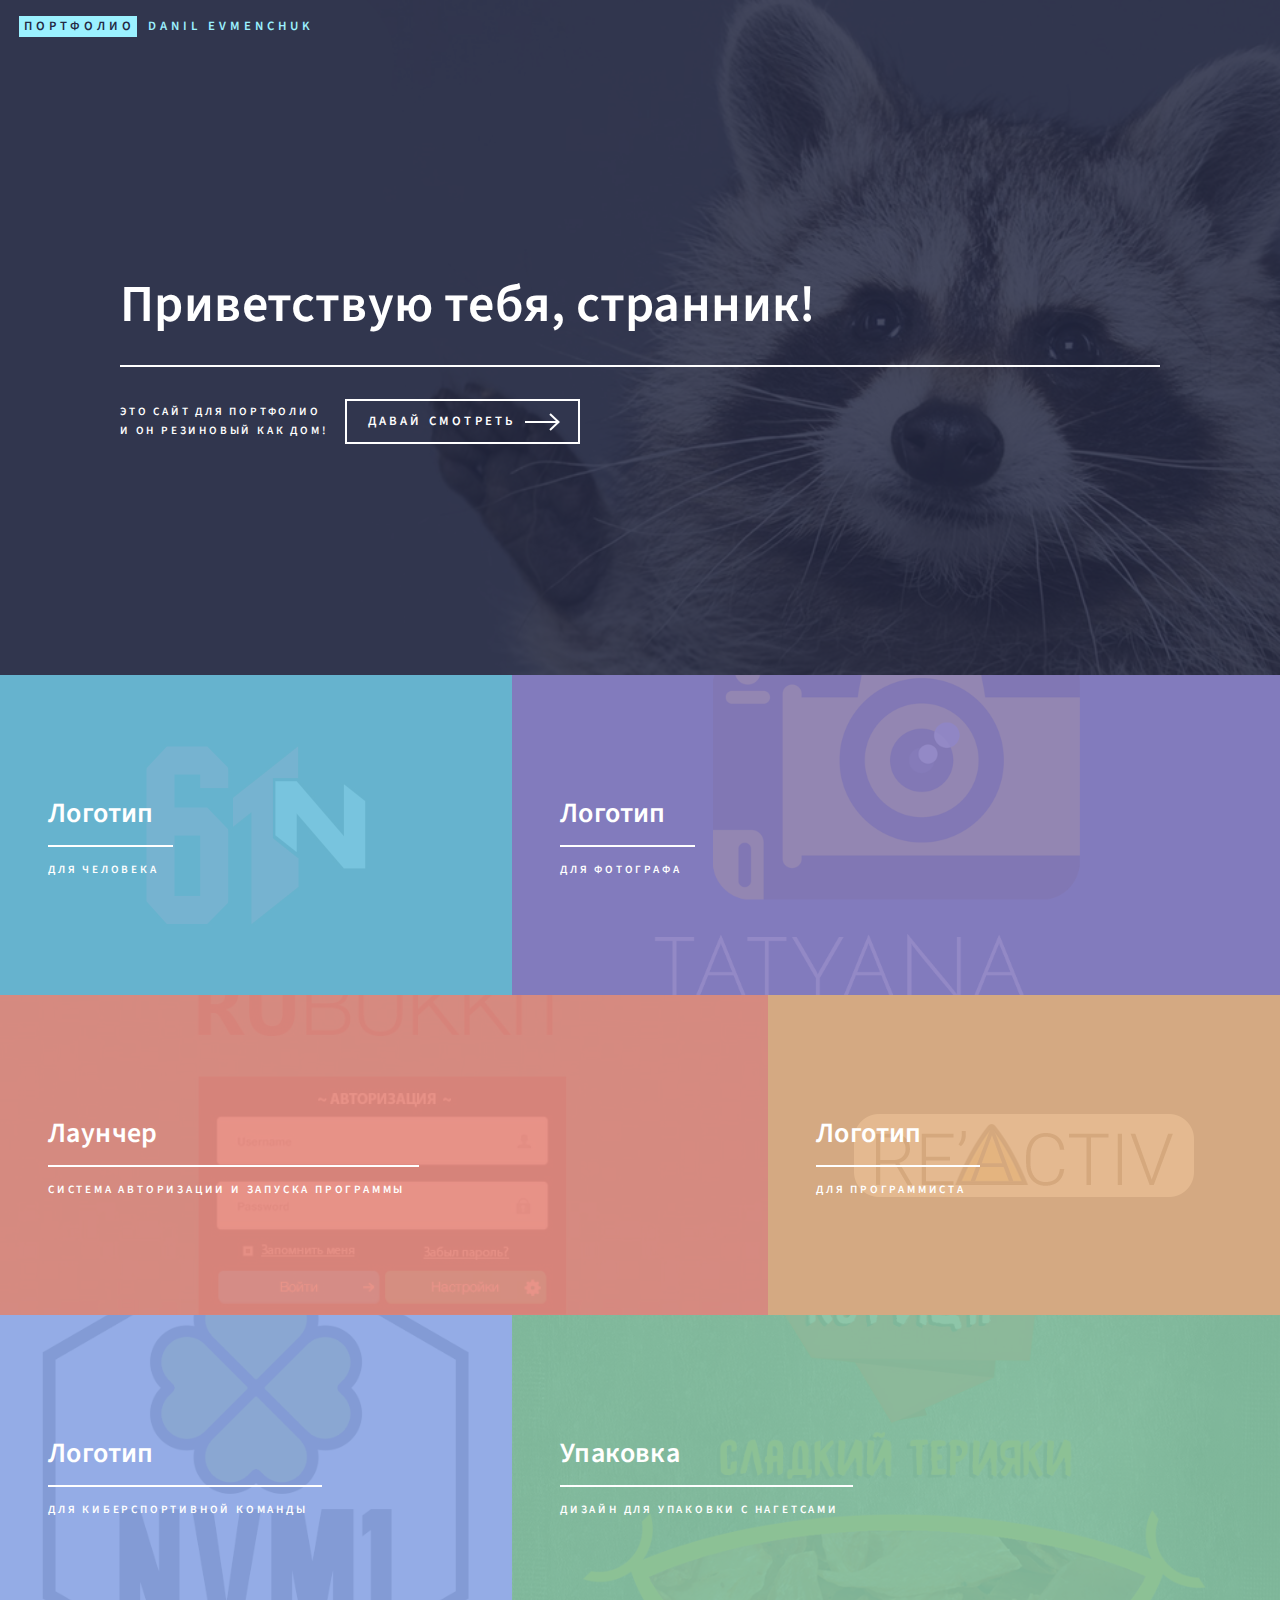
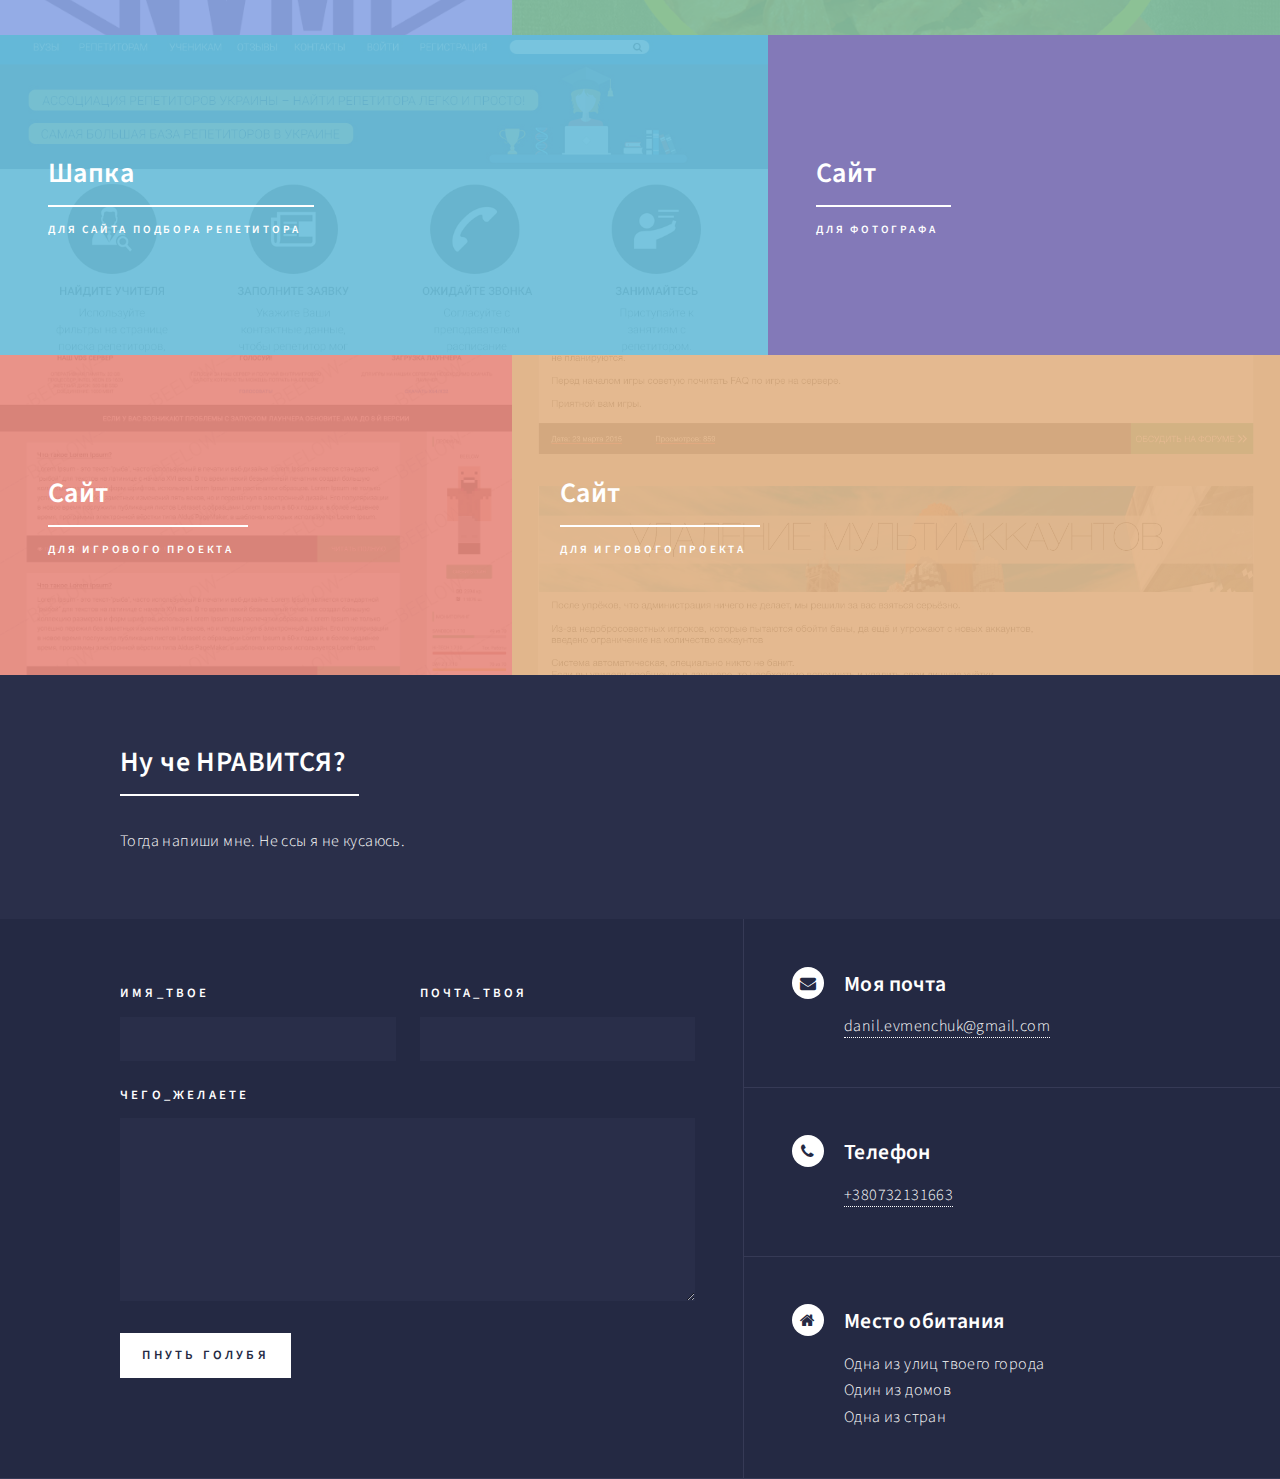
==== commit d0b1a05f: "#" ====
--- a/index.html
+++ b/index.html
@@ -157,7 +157,7 @@
 											<input type="text" name="email" id="email" />
 										</div>
 										<div class="field">
-											<label for="message">Шо_НАДА</label>
+											<label for="message">ЧЕГО_ЖЕЛАЕТЕ</label>
 											<textarea name="message" id="message" rows="6"></textarea>
 										</div>
 									</div>
@@ -177,7 +177,7 @@
 								<section>
 									<div class="contact-method">
 										<span class="icon alt fa-phone"></span>
-										<h3>Мобила</h3>
+										<h3>Телефон</h3>
 										<a href="tel:+380732131663">+380732131663</a>
 									</div>
 								</section>
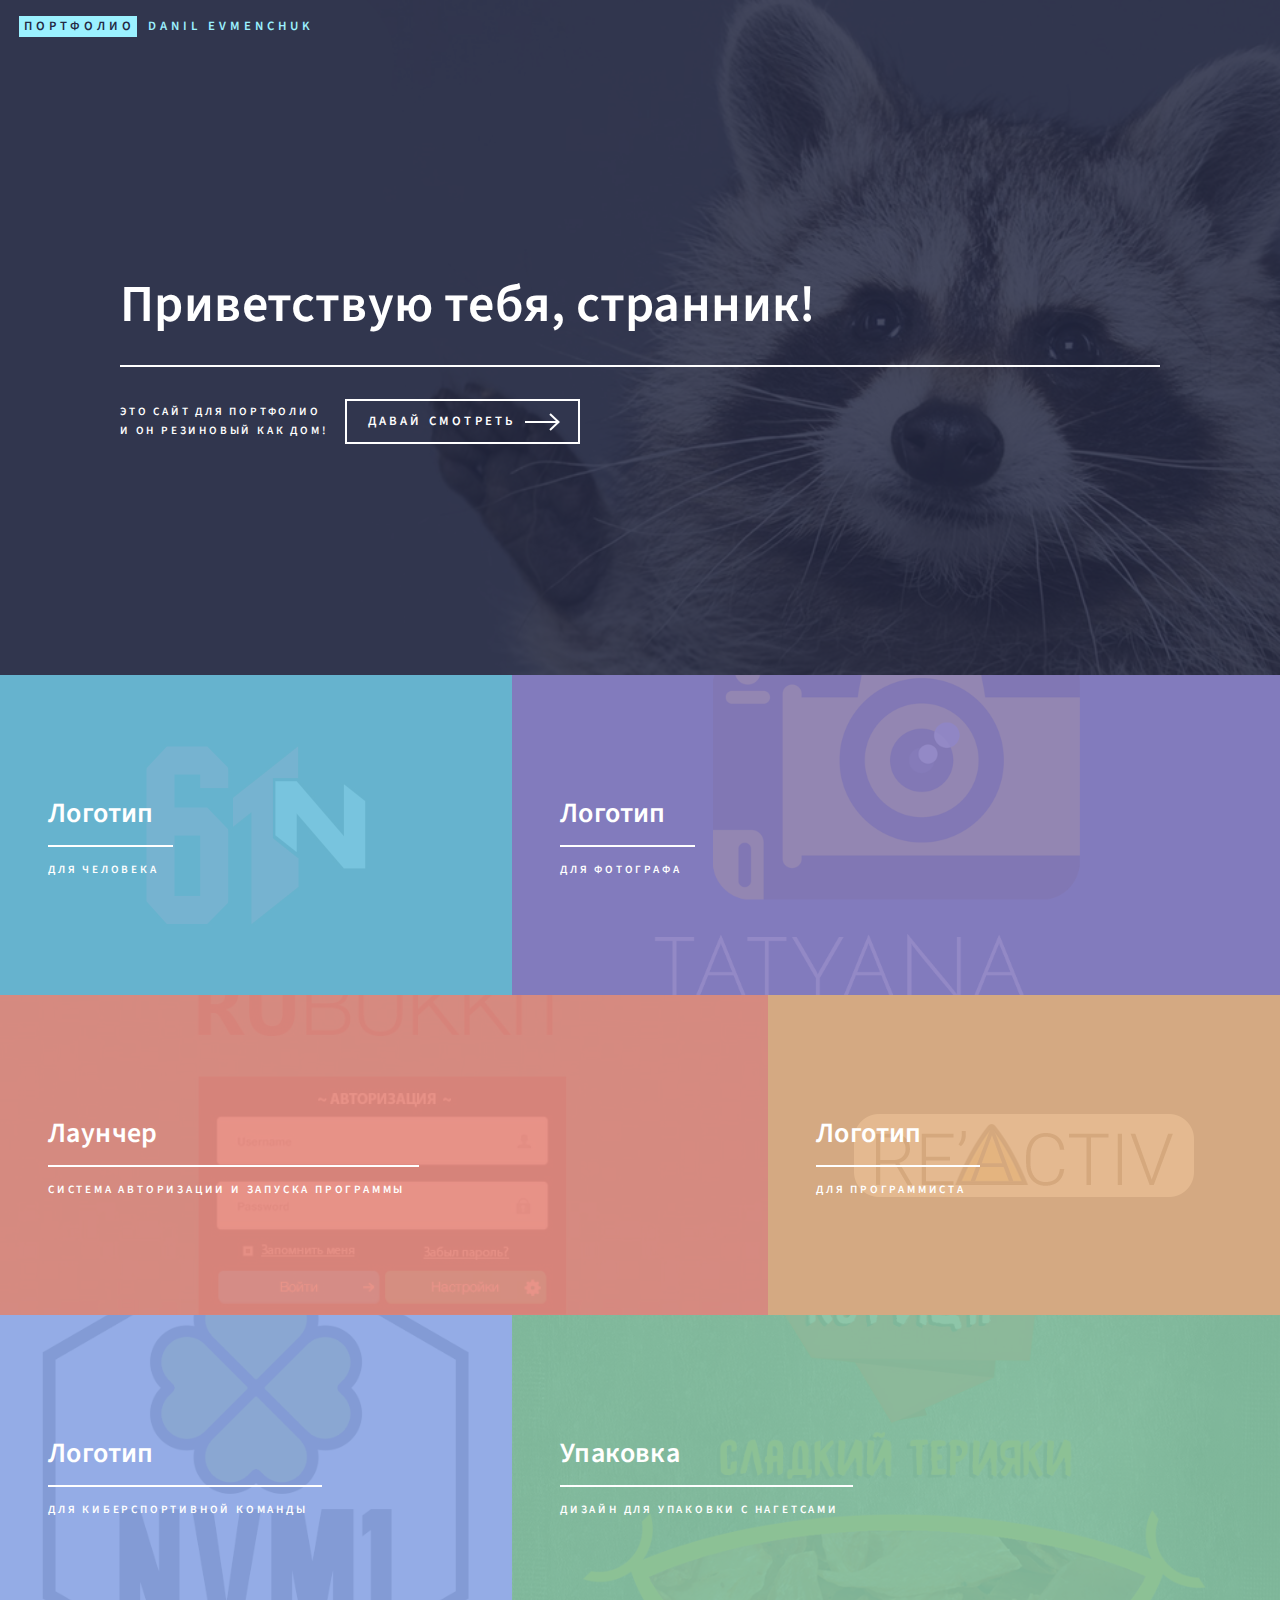
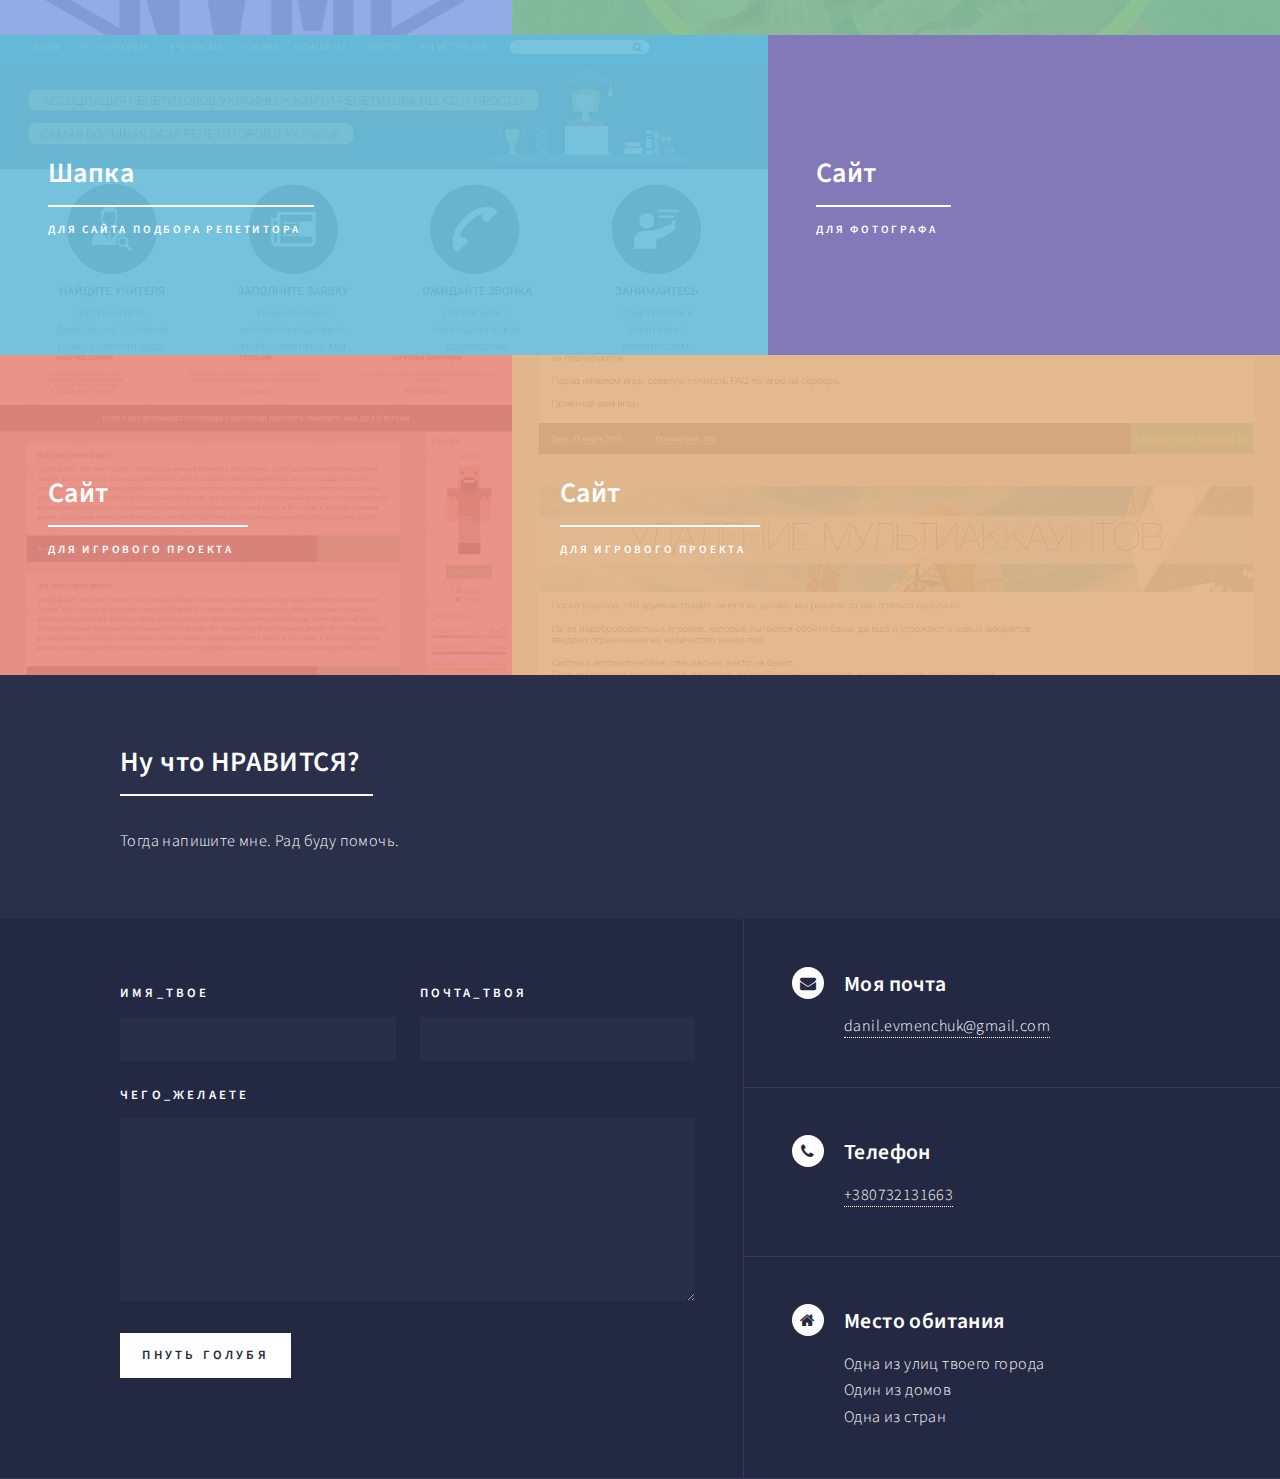
==== commit 05338146: "#" ====
--- a/index.html
+++ b/index.html
@@ -134,9 +134,9 @@
 							<section id="two">
 								<div class="inner">
 									<header class="major">
-										<h2>Ну че НРАВИТСЯ?</h2>
-									</header>
-									<p>Тогда напиши мне. Не ссы я не кусаюсь.</p>
+										<h2>Ну что НРАВИТСЯ?</h2>
+									</header>
+									<p>Тогда напишите мне. Рад буду помочь.</p>
 								</div>
 							</section>
 
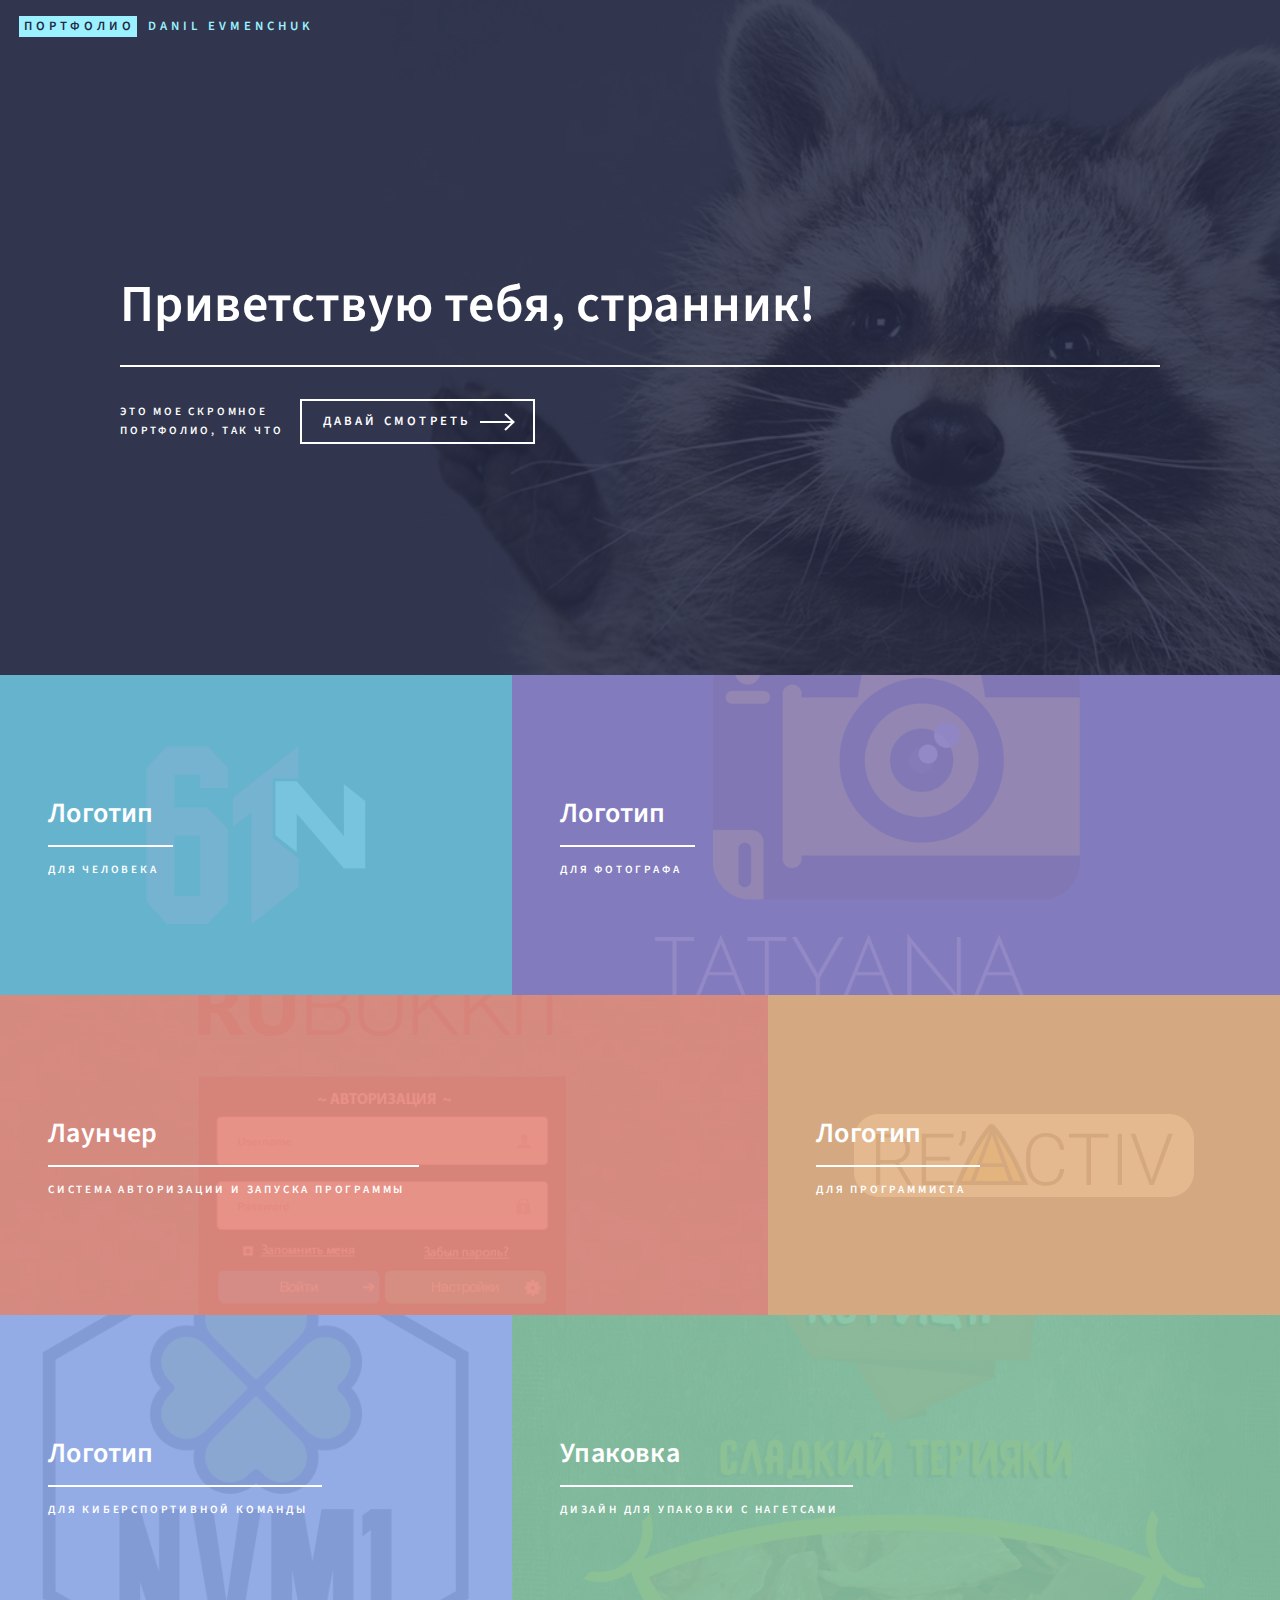
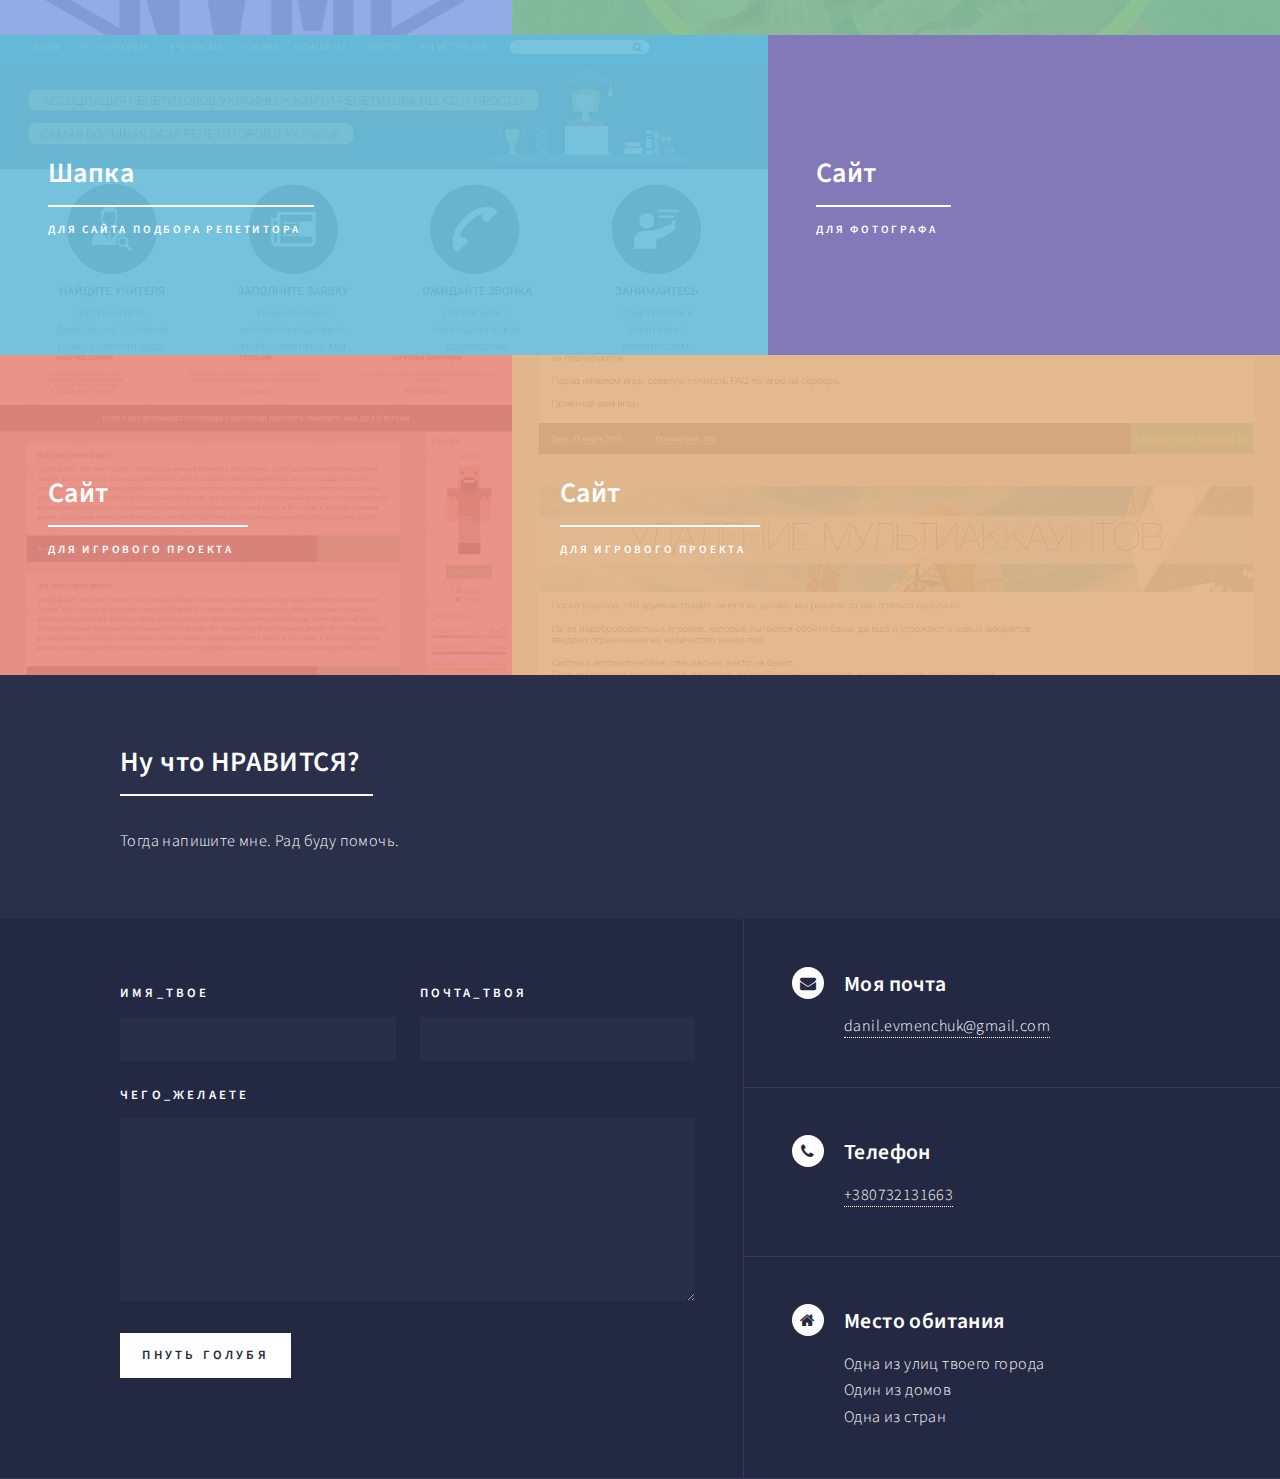
==== commit 7962d7df: "#" ====
--- a/index.html
+++ b/index.html
@@ -24,8 +24,8 @@
 								<h1>Приветствую тебя, странник!</h1>
 							</header>
 							<div class="content">
-								<p>Это сайт для портфолио<br />
-								и он РЕЗИНОВЫЙ как дом! </p>
+								<p>Это мое скромное<br />
+								портфолио, так что </p>
 								<ul class="actions">
 									<li><a href="#one" class="button next scrolly">ДАВАЙ СМОТРЕТЬ</a></li>
 								</ul>
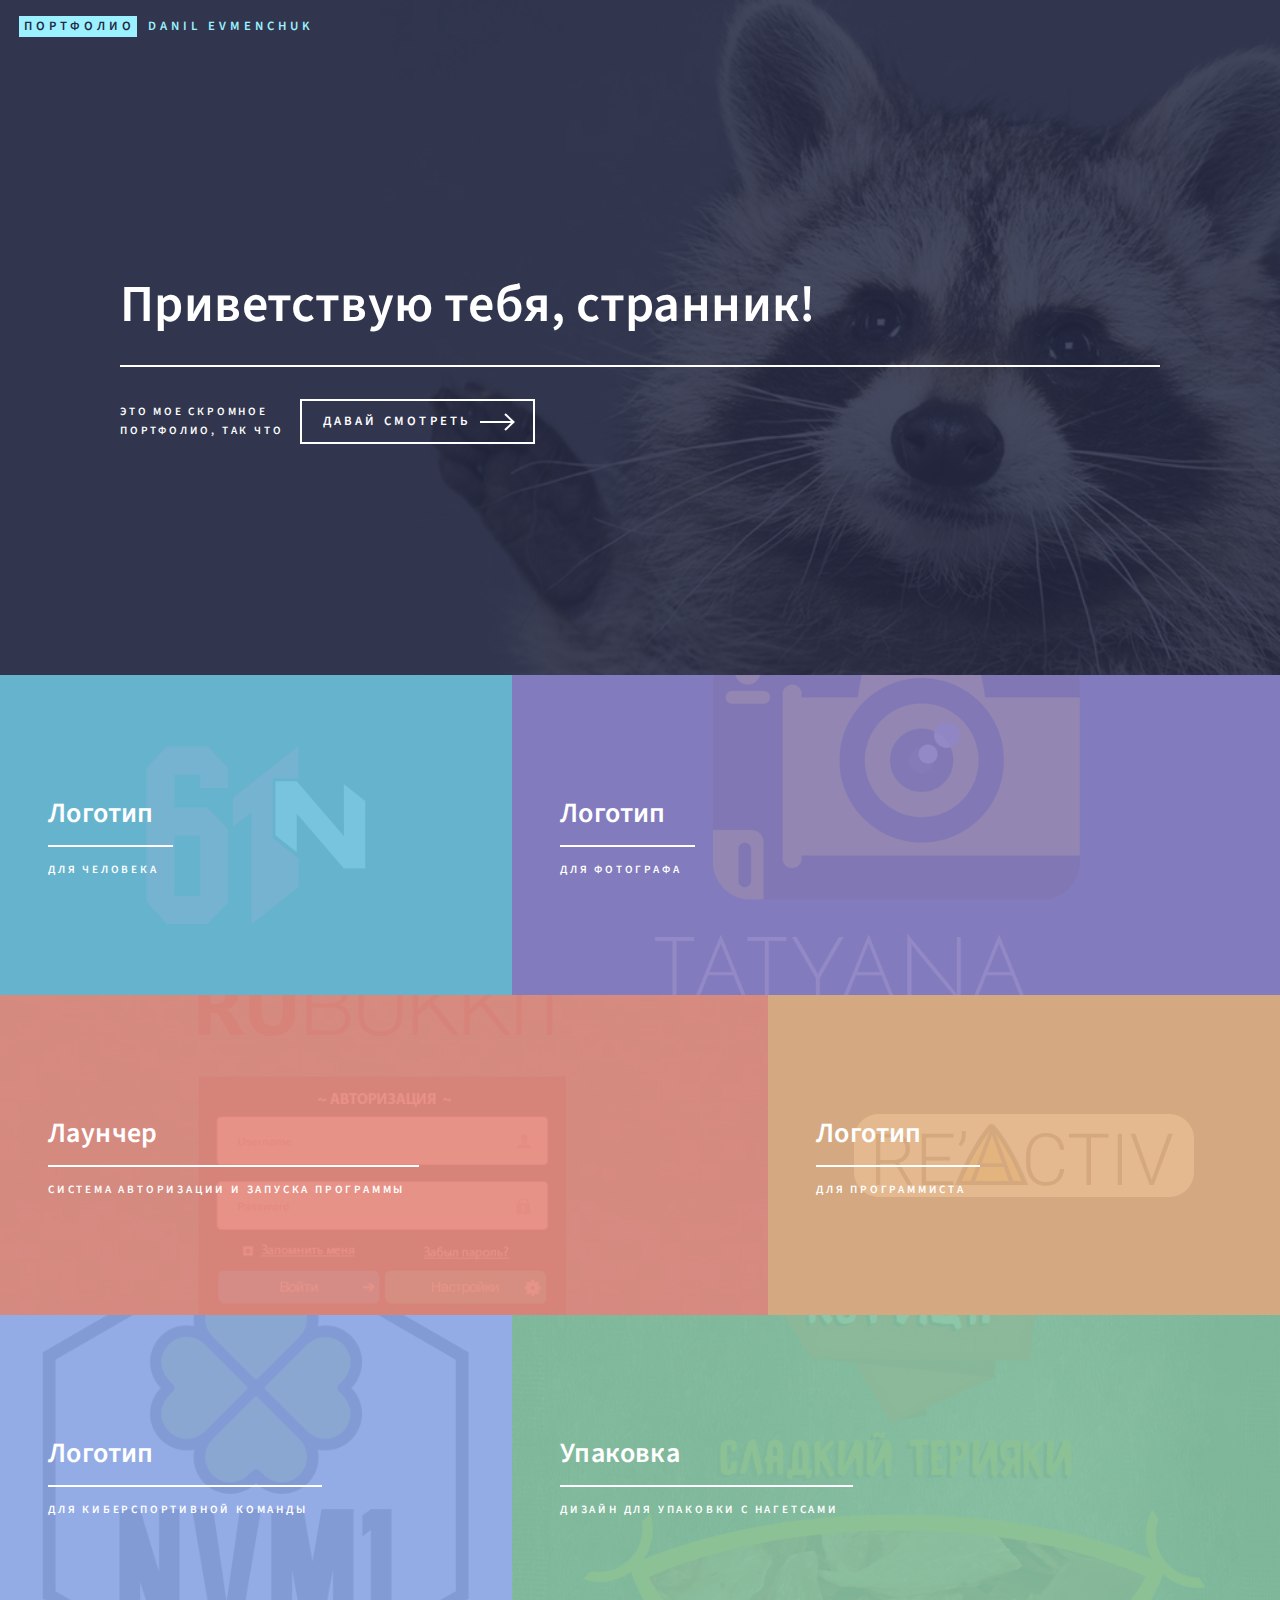
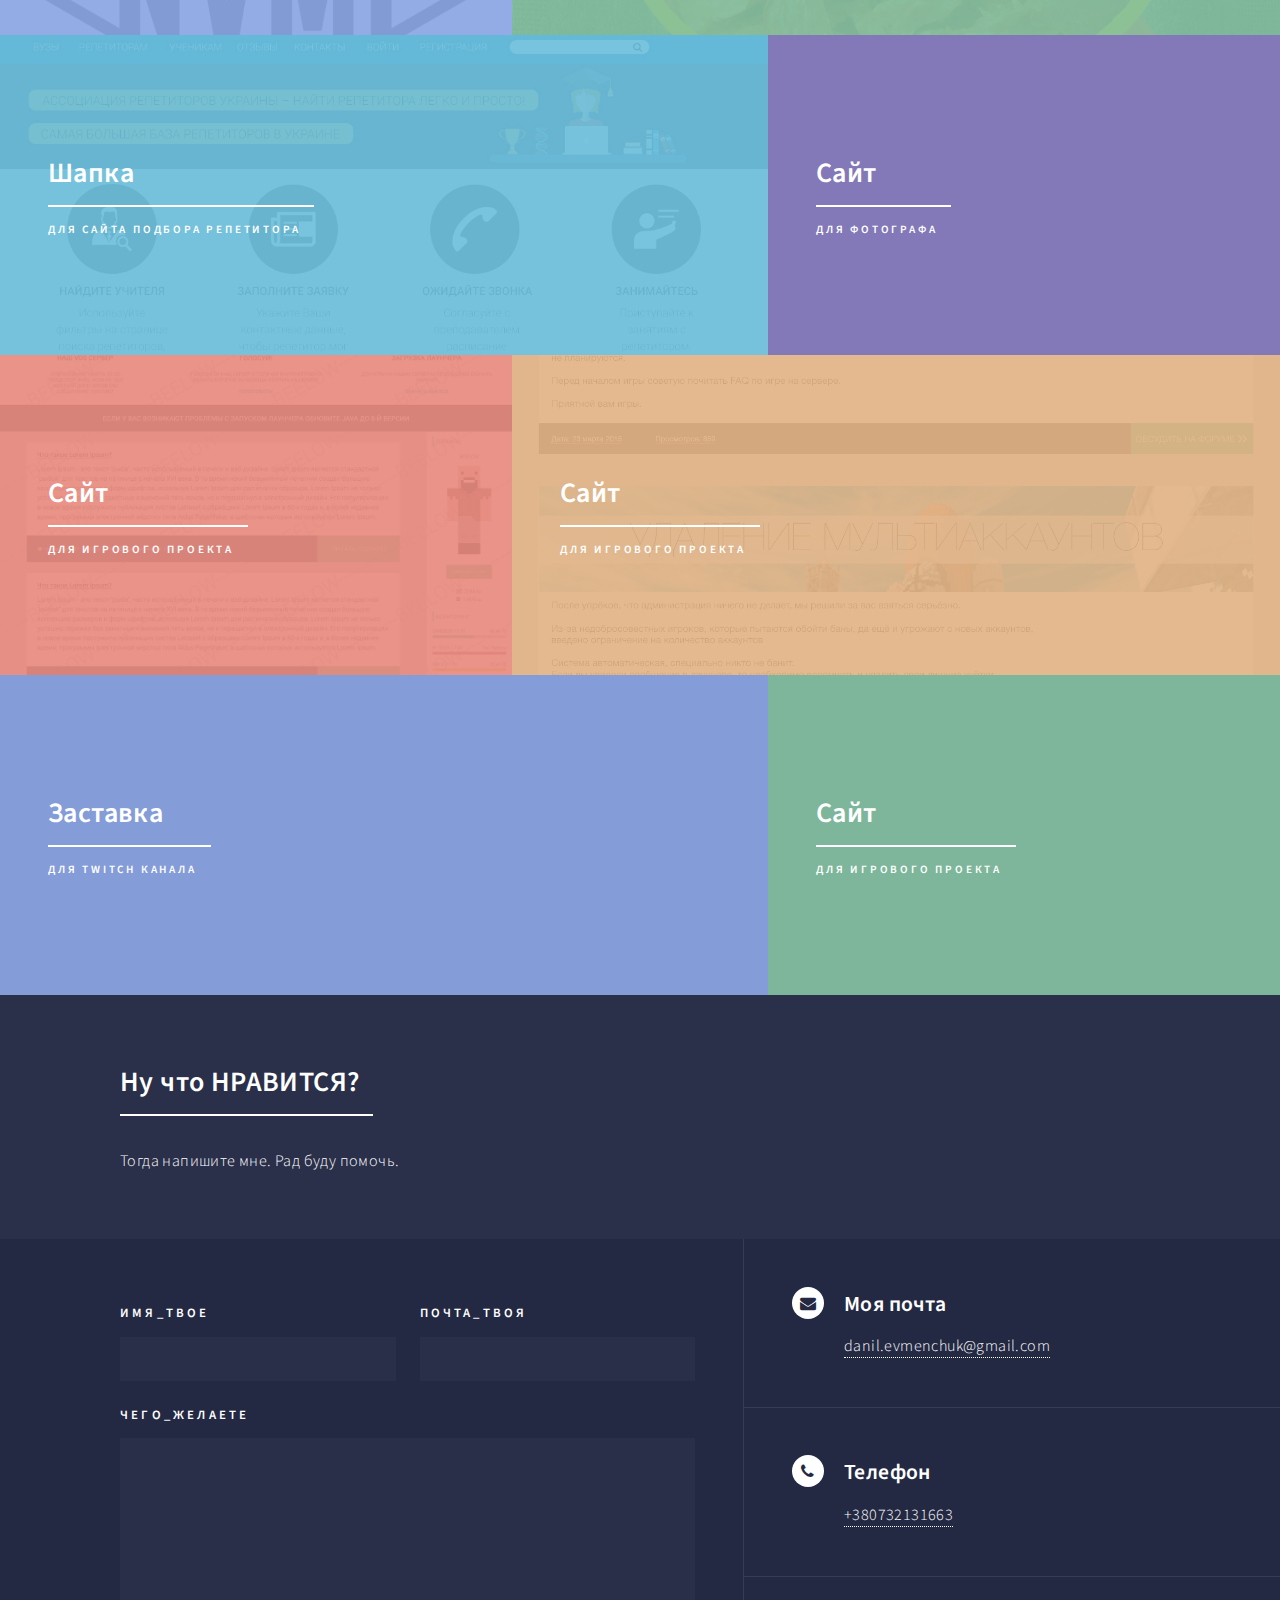
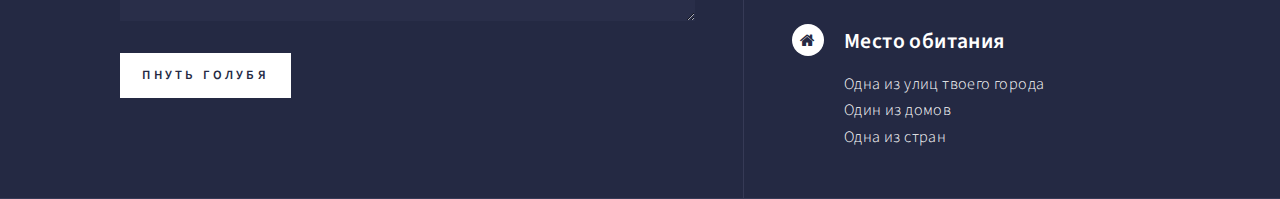
==== commit e20bbb7c: "#" ====
--- a/index.html
+++ b/index.html
@@ -128,6 +128,25 @@
 										<p>Для игрового проекта</p>
 									</header>
 								</article>
+								<article>
+									<span class="image">
+										<img src="images/standby.gif" alt="" />
+									</span>
+									<header class="major">
+										<h3><a href="images/standby.gif" class="link">Заставка</a></h3>
+										<p>Для TWITCH канала</p>
+									</header>
+								</article>
+								<article>
+									<span class="image">
+										<img src="images/" alt="" />
+									</span>
+									<header class="major">
+										<h3><a href="images/" class="link">Сайт</a></h3>
+										<p>Для игрового проекта</p>
+									</header>
+								</article>
+
 							</section>
 
 						<!-- Two -->
--- a/assets/css/main.css
+++ b/assets/css/main.css
@@ -2335,71 +2335,6 @@
 
 			ul.icons li {
 				padding: 0 0.75em 0 0;
-			}
-
-		}
-
-/* Pagination */
-
-	ul.pagination {
-		cursor: default;
-		list-style: none;
-		padding-left: 0;
-	}
-
-		ul.pagination li {
-			display: inline-block;
-			padding-left: 0;
-			vertical-align: middle;
-		}
-
-			ul.pagination li > .page {
-				-moz-transition: background-color 0.2s ease-in-out, color 0.2s ease-in-out;
-				-webkit-transition: background-color 0.2s ease-in-out, color 0.2s ease-in-out;
-				-ms-transition: background-color 0.2s ease-in-out, color 0.2s ease-in-out;
-				transition: background-color 0.2s ease-in-out, color 0.2s ease-in-out;
-				border-bottom: 0;
-				display: inline-block;
-				font-size: 0.8em;
-				font-weight: 600;
-				height: 1.5em;
-				line-height: 1.5em;
-				margin: 0 0.125em;
-				min-width: 1.5em;
-				padding: 0 0.5em;
-				text-align: center;
-			}
-
-				ul.pagination li > .page.active {
-					background-color: #ffffff;
-					color: #242943;
-				}
-
-					ul.pagination li > .page.active:hover {
-						background-color: #9bf1ff;
-						color: #242943 !important;
-					}
-
-					ul.pagination li > .page.active:active {
-						background-color: #53e3fb;
-					}
-
-			ul.pagination li:first-child {
-				padding-right: 0.75em;
-			}
-
-			ul.pagination li:last-child {
-				padding-left: 0.75em;
-			}
-
-		@media screen and (max-width: 480px) {
-
-			ul.pagination li:nth-child(n+2):nth-last-child(n+2) {
-				display: none;
-			}
-
-			ul.pagination li:first-child {
-				padding-right: 0;
 			}
 
 		}
@@ -2893,146 +2828,6 @@
 			margin: 0 0 0.5em 0;
 		}
 
-/* Spotlights */
-
-	.spotlights {
-		border-top: 0 !important;
-	}
-
-		.spotlights + * {
-			border-top: 0 !important;
-		}
-
-		.spotlights > section {
-			display: -moz-flex;
-			display: -webkit-flex;
-			display: -ms-flex;
-			display: flex;
-			-moz-flex-direction: row;
-			-webkit-flex-direction: row;
-			-ms-flex-direction: row;
-			flex-direction: row;
-			background-color: #2e3450;
-		}
-
-			.spotlights > section > .image {
-				background-position: center center;
-				background-size: cover;
-				border-radius: 0;
-				display: block;
-				position: relative;
-				width: 30%;
-			}
-
-				.spotlights > section > .image img {
-					border-radius: 0;
-					display: block;
-					width: 100%;
-				}
-
-				.spotlights > section > .image:before {
-					background: rgba(36, 41, 67, 0.9);
-					content: '';
-					display: block;
-					height: 100%;
-					left: 0;
-					opacity: 0;
-					position: absolute;
-					top: 0;
-					width: 100%;
-				}
-
-			.spotlights > section > .content {
-				display: -moz-flex;
-				display: -webkit-flex;
-				display: -ms-flex;
-				display: flex;
-				-moz-flex-direction: column;
-				-webkit-flex-direction: column;
-				-ms-flex-direction: column;
-				flex-direction: column;
-				-moz-justify-content: center;
-				-webkit-justify-content: center;
-				-ms-justify-content: center;
-				justify-content: center;
-				-moz-align-items: center;
-				-webkit-align-items: center;
-				-ms-align-items: center;
-				align-items: center;
-				padding: 2em 3em 0.1em 3em ;
-				width: 70%;
-			}
-
-				.spotlights > section > .content > .inner {
-					margin: 0 auto;
-					max-width: 100%;
-					width: 65em;
-				}
-
-			.spotlights > section:nth-child(2n) {
-				-moz-flex-direction: row-reverse;
-				-webkit-flex-direction: row-reverse;
-				-ms-flex-direction: row-reverse;
-				flex-direction: row-reverse;
-				background-color: #333856;
-			}
-
-				.spotlights > section:nth-child(2n) > .content {
-					-moz-align-items: -moz-flex-end;
-					-webkit-align-items: -webkit-flex-end;
-					-ms-align-items: -ms-flex-end;
-					align-items: flex-end;
-				}
-
-		@media screen and (max-width: 1680px) {
-
-			.spotlights > section > .image {
-				width: 40%;
-			}
-
-			.spotlights > section > .content {
-				width: 60%;
-			}
-
-		}
-
-		@media screen and (max-width: 1280px) {
-
-			.spotlights > section > .image {
-				width: 45%;
-			}
-
-			.spotlights > section > .content {
-				width: 55%;
-			}
-
-		}
-
-		@media screen and (max-width: 980px) {
-
-			.spotlights > section {
-				display: block;
-			}
-
-				.spotlights > section > .image {
-					width: 100%;
-				}
-
-				.spotlights > section > .content {
-					padding: 4em 3em 2em 3em ;
-					width: 100%;
-				}
-
-		}
-
-		@media screen and (max-width: 736px) {
-
-			.spotlights > section > .content {
-				padding: 3em 1.5em 1em 1.5em ;
-			}
-
-		}
-
 /* Header */
 
 	@-moz-keyframes reveal-header {
@@ -3679,41 +3474,6 @@
 
 		}
 
-/* Footer */
-
-	#footer .copyright {
-		font-size: 0.8em;
-		list-style: none;
-		padding-left: 0;
-	}
-
-		#footer .copyright li {
-			border-left: solid 1px rgba(212, 212, 255, 0.1);
-			color: rgba(244, 244, 255, 0.2);
-			display: inline-block;
-			line-height: 1;
-			margin-left: 1em;
-			padding-left: 1em;
-		}
-
-			#footer .copyright li:first-child {
-				border-left: 0;
-				margin-left: 0;
-				padding-left: 0;
-			}
-
-	@media screen and (max-width: 480px) {
-
-		#footer .copyright li {
-			display: block;
-			border-left: 0;
-			margin-left: 0;
-			padding-left: 0;
-			line-height: inherit;
-		}
-
-	}
-
 /* Wrapper */
 
 	#wrapper {
@@ -3751,176 +3511,3 @@
 			}
 
 		}
-
-/* Menu */
-
-	#menu {
-		-moz-transition: -moz-transform 0.35s ease, opacity 0.35s ease, visibility 0.35s;
-		-webkit-transition: -webkit-transform 0.35s ease, opacity 0.35s ease, visibility 0.35s;
-		-ms-transition: -ms-transform 0.35s ease, opacity 0.35s ease, visibility 0.35s;
-		transition: transform 0.35s ease, opacity 0.35s ease, visibility 0.35s;
-		-moz-align-items: center;
-		-webkit-align-items: center;
-		-ms-align-items: center;
-		align-items: center;
-		display: -moz-flex;
-		display: -webkit-flex;
-		display: -ms-flex;
-		display: flex;
-		-moz-justify-content: center;
-		-webkit-justify-content: center;
-		-ms-justify-content: center;
-		justify-content: center;
-		pointer-events: none;
-		background: rgba(36, 41, 67, 0.9);
-		box-shadow: none;
-		height: 100%;
-		left: 0;
-		opacity: 0;
-		overflow: hidden;
-		padding: 3em 2em;
-		position: fixed;
-		top: 0;
-		visibility: hidden;
-		width: 100%;
-		z-index: 10002;
-	}
-
-		#menu .inner {
-			-moz-transition: -moz-transform 0.35s ease-out, opacity 0.35s ease, visibility 0.35s;
-			-webkit-transition: -webkit-transform 0.35s ease-out, opacity 0.35s ease, visibility 0.35s;
-			-ms-transition: -ms-transform 0.35s ease-out, opacity 0.35s ease, visibility 0.35s;
-			transition: transform 0.35s ease-out, opacity 0.35s ease, visibility 0.35s;
-			-moz-transform: rotateX(20deg);
-			-webkit-transform: rotateX(20deg);
-			-ms-transform: rotateX(20deg);
-			transform: rotateX(20deg);
-			-webkit-overflow-scrolling: touch;
-			max-width: 100%;
-			max-height: 100vh;
-			opacity: 0;
-			overflow: auto;
-			text-align: center;
-			visibility: hidden;
-			width: 18em;
-		}
-
-			#menu .inner > :first-child {
-				margin-top: 2em;
-			}
-
-			#menu .inner > :last-child {
-				margin-bottom: 3em;
-			}
-
-		#menu ul {
-			margin: 0 0 1em 0;
-		}
-
-			#menu ul.links {
-				list-style: none;
-				padding: 0;
-			}
-
-				#menu ul.links > li {
-					padding: 0;
-				}
-
-					#menu ul.links > li > a:not(.button) {
-						border: 0;
-						border-top: solid 1px rgba(212, 212, 255, 0.1);
-						display: block;
-						font-size: 0.8em;
-						font-weight: 600;
-						letter-spacing: 0.25em;
-						line-height: 4em;
-						text-decoration: none;
-						text-transform: uppercase;
-					}
-
-					#menu ul.links > li > .button {
-						display: block;
-						margin: 0.5em 0 0 0;
-					}
-
-					#menu ul.links > li:first-child > a:not(.button) {
-						border-top: 0 !important;
-					}
-
-		#menu .close {
-			-moz-transition: color 0.2s ease-in-out;
-			-webkit-transition: color 0.2s ease-in-out;
-			-ms-transition: color 0.2s ease-in-out;
-			transition: color 0.2s ease-in-out;
-			-webkit-tap-highlight-color: rgba(0, 0, 0, 0);
-			border: 0;
-			cursor: pointer;
-			display: block;
-			height: 4em;
-			line-height: 4em;
-			overflow: hidden;
-			padding-right: 1.25em;
-			position: absolute;
-			right: 0;
-			text-align: right;
-			text-indent: 8em;
-			top: 0;
-			vertical-align: middle;
-			white-space: nowrap;
-			width: 8em;
-		}
-
-			#menu .close:before, #menu .close:after {
-				-moz-transition: opacity 0.2s ease-in-out;
-				-webkit-transition: opacity 0.2s ease-in-out;
-				-ms-transition: opacity 0.2s ease-in-out;
-				transition: opacity 0.2s ease-in-out;
-				background-position: center;
-				background-repeat: no-repeat;
-				content: '';
-				display: block;
-				height: 4em;
-				position: absolute;
-				right: 0;
-				top: 0;
-				width: 4em;
-			}
-
-			#menu .close:before {
-				background-image: url("data:image/svg+xml;charset=utf8,%3Csvg xmlns='http://www.w3.org/2000/svg' xmlns:xlink='http://www.w3.org/1999/xlink' width='20px' height='20px' viewBox='0 0 20 20' zoomAndPan='disable'%3E%3Cstyle%3Eline %7B stroke: %23ffffff%3B stroke-width: 2%3B %7D%3C/style%3E%3Cline x1='0' y1='0' x2='20' y2='20' /%3E%3Cline x1='20' y1='0' x2='0' y2='20' /%3E%3C/svg%3E");
-			}
-
-			#menu .close:after {
-				background-image: url("data:image/svg+xml;charset=utf8,%3Csvg xmlns='http://www.w3.org/2000/svg' xmlns:xlink='http://www.w3.org/1999/xlink' width='20px' height='20px' viewBox='0 0 20 20' zoomAndPan='disable'%3E%3Cstyle%3Eline %7B stroke: %239bf1ff%3B stroke-width: 2%3B %7D%3C/style%3E%3Cline x1='0' y1='0' x2='20' y2='20' /%3E%3Cline x1='20' y1='0' x2='0' y2='20' /%3E%3C/svg%3E");
-				opacity: 0;
-			}
-
-			#menu .close:hover:after, #menu .close:active:after {
-				opacity: 1;
-			}
-
-	body.is-ie #menu {
-		background: rgba(42, 47, 74, 0.975);
-	}
-
-	body.is-menu-visible #wrapper {
-		-moz-filter: blur(0.5em);
-		-webkit-filter: blur(0.5em);
-		-ms-filter: blur(0.5em);
-		filter: blur(0.5em);
-	}
-
-	body.is-menu-visible #menu {
-		pointer-events: auto;
-		opacity: 1;
-		visibility: visible;
-	}
-
-		body.is-menu-visible #menu .inner {
-			-moz-transform: none;
-			-webkit-transform: none;
-			-ms-transform: none;
-			transform: none;
-			opacity: 1;
-			visibility: visible;
-		}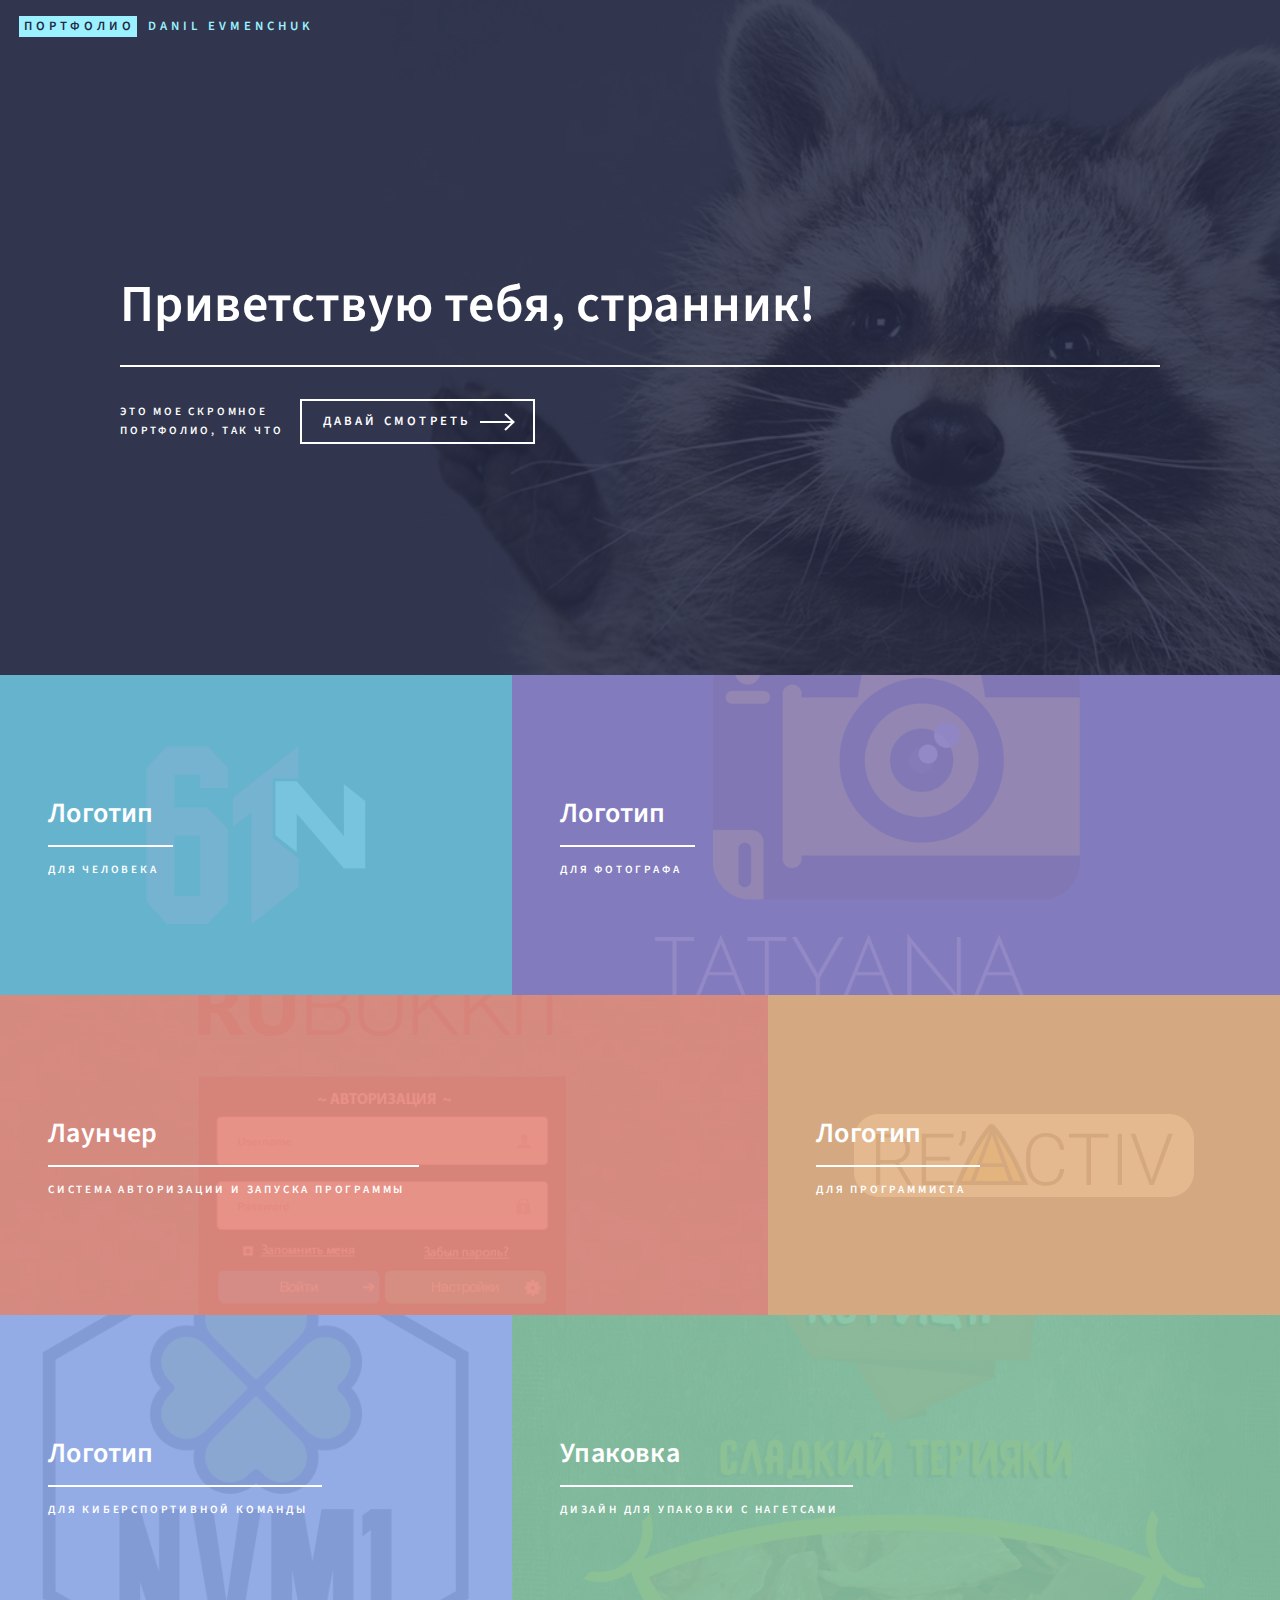
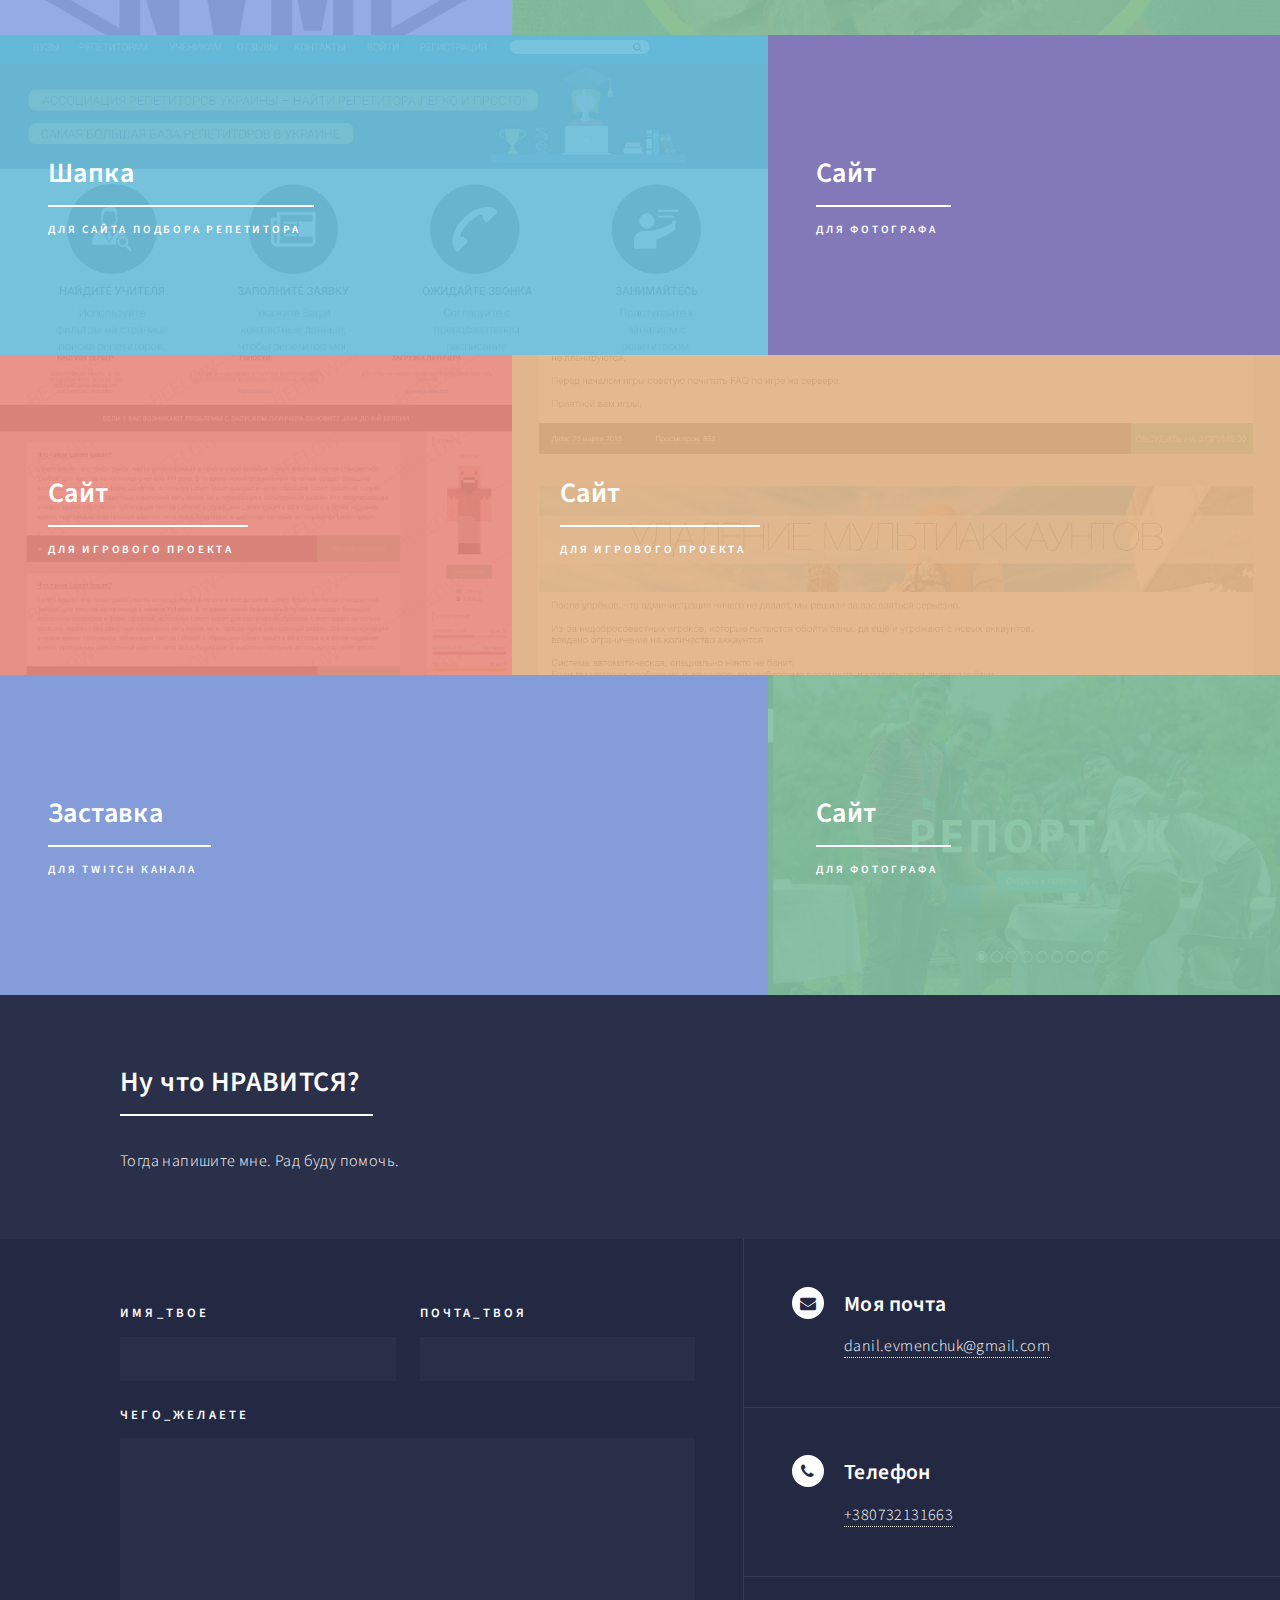
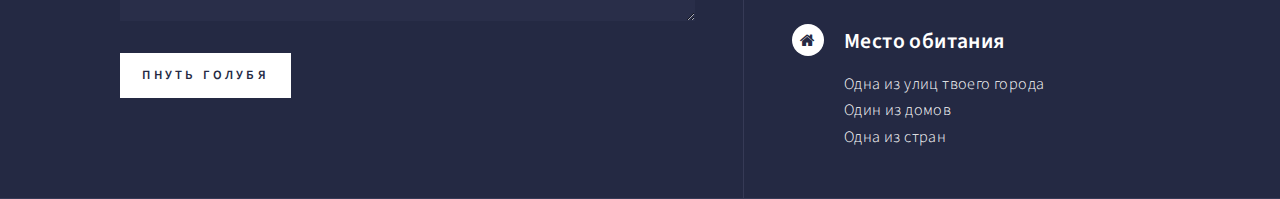
==== commit 236cb17d: "#" ====
--- a/index.html
+++ b/index.html
@@ -106,44 +106,44 @@
 										<img src="images/photo_shedko.png" alt="" />
 									</span>
 									<header class="major">
+										<h3><a href="images/photo_shedko.png" class="link">Сайт</a></h3>
+										<p>Для фотографа</p>
+									</header>
+								</article>
+								<article>
+									<span class="image">
+										<img src="images/madanvil.jpg" alt="" />
+									</span>
+									<header class="major">
+										<h3><a href="images/madanvil.jpg" class="link">Сайт</a></h3>
+										<p>Для игрового проекта</p>
+									</header>
+								</article>
+								<article>
+									<span class="image">
+										<img src="images/site.png" alt="" />
+									</span>
+									<header class="major">
+										<h3><a href="images/site.png" class="link">Сайт</a></h3>
+										<p>Для игрового проекта</p>
+									</header>
+								</article>
+								<article>
+									<span class="image">
+										<img src="images/standby.gif" alt="" />
+									</span>
+									<header class="major">
+										<h3><a href="images/standby.gif" class="link">Заставка</a></h3>
+										<p>Для TWITCH канала</p>
+									</header>
+								</article>
+								<article>
+									<span class="image">
+										<img src="images/tetianashedko.png" alt="" />
+									</span>
+									<header class="major">
 										<h3><a href="https://tetianashedko.com/gallery.php" class="link">Сайт</a></h3>
 										<p>Для фотографа</p>
-									</header>
-								</article>
-								<article>
-									<span class="image">
-										<img src="images/madanvil.jpg" alt="" />
-									</span>
-									<header class="major">
-										<h3><a href="images/madanvil.jpg" class="link">Сайт</a></h3>
-										<p>Для игрового проекта</p>
-									</header>
-								</article>
-								<article>
-									<span class="image">
-										<img src="images/site.png" alt="" />
-									</span>
-									<header class="major">
-										<h3><a href="images/site.png" class="link">Сайт</a></h3>
-										<p>Для игрового проекта</p>
-									</header>
-								</article>
-								<article>
-									<span class="image">
-										<img src="images/standby.gif" alt="" />
-									</span>
-									<header class="major">
-										<h3><a href="images/standby.gif" class="link">Заставка</a></h3>
-										<p>Для TWITCH канала</p>
-									</header>
-								</article>
-								<article>
-									<span class="image">
-										<img src="images/" alt="" />
-									</span>
-									<header class="major">
-										<h3><a href="images/" class="link">Сайт</a></h3>
-										<p>Для игрового проекта</p>
 									</header>
 								</article>
 
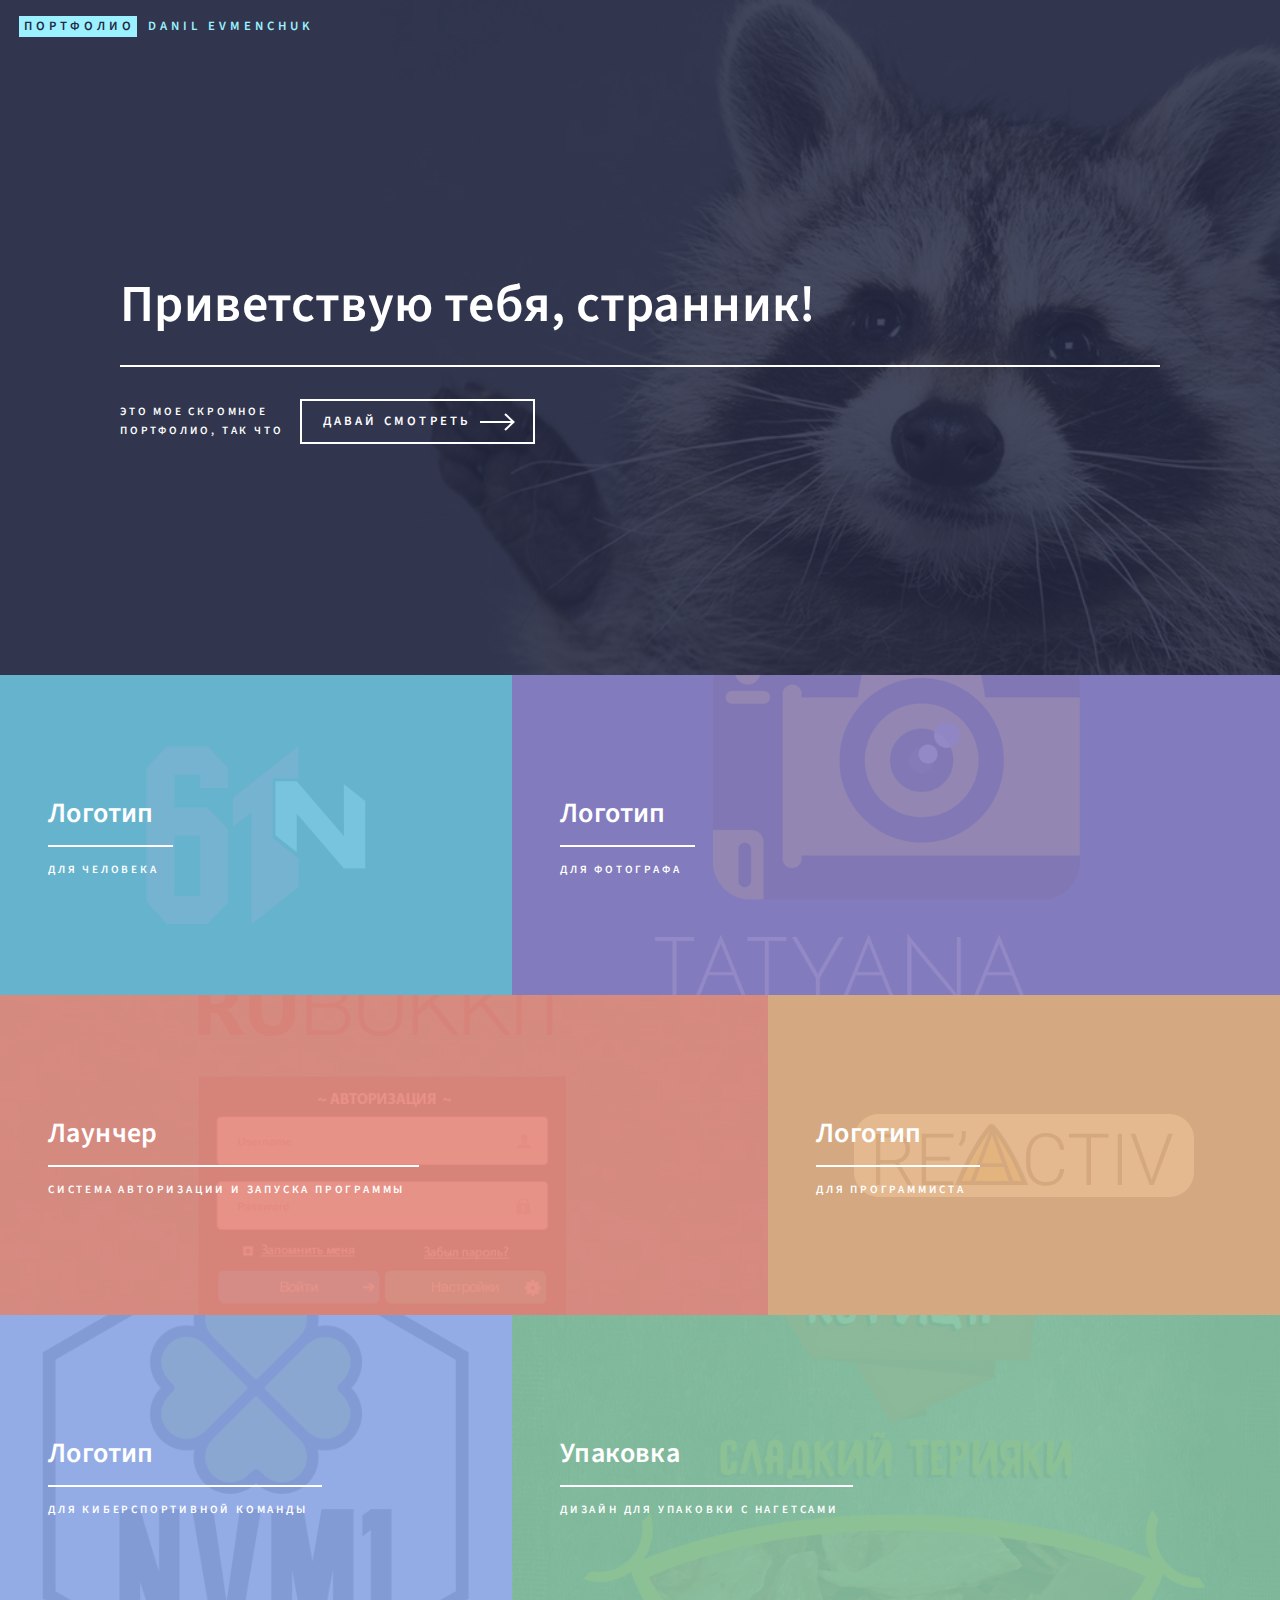
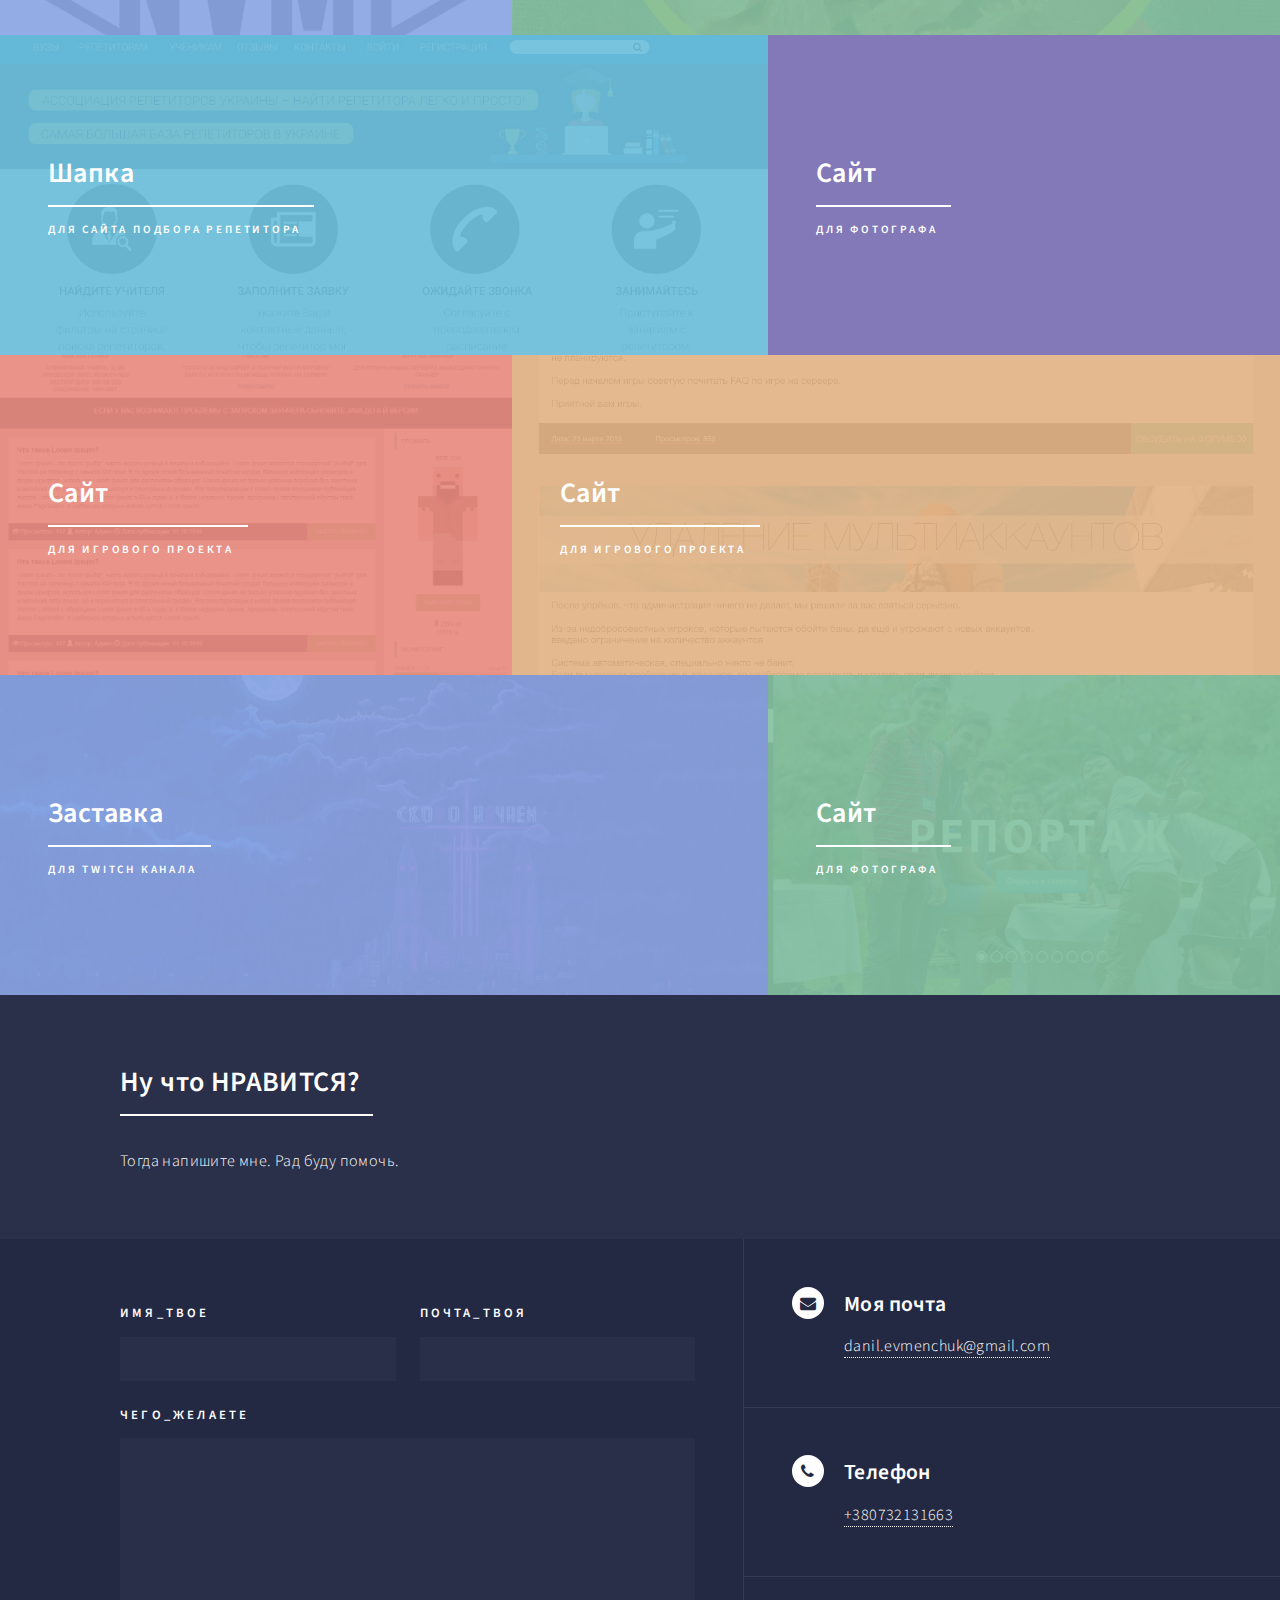
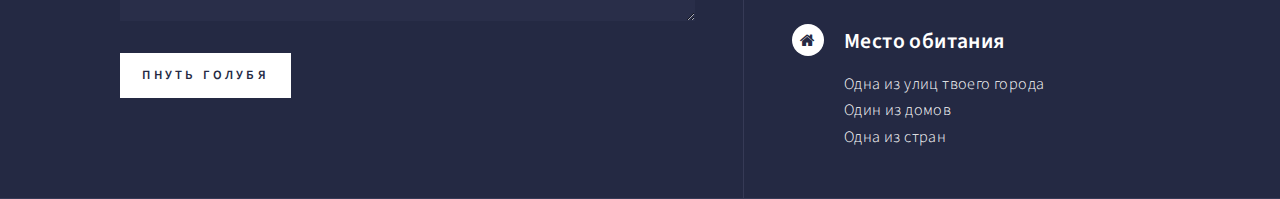
==== commit 4d30a3de: "opt img" ====
--- a/index.html
+++ b/index.html
@@ -130,7 +130,7 @@
 								</article>
 								<article>
 									<span class="image">
-										<img src="images/standby.gif" alt="" />
+										<img src="images/standby.jpg" alt="" />
 									</span>
 									<header class="major">
 										<h3><a href="images/standby.gif" class="link">Заставка</a></h3>
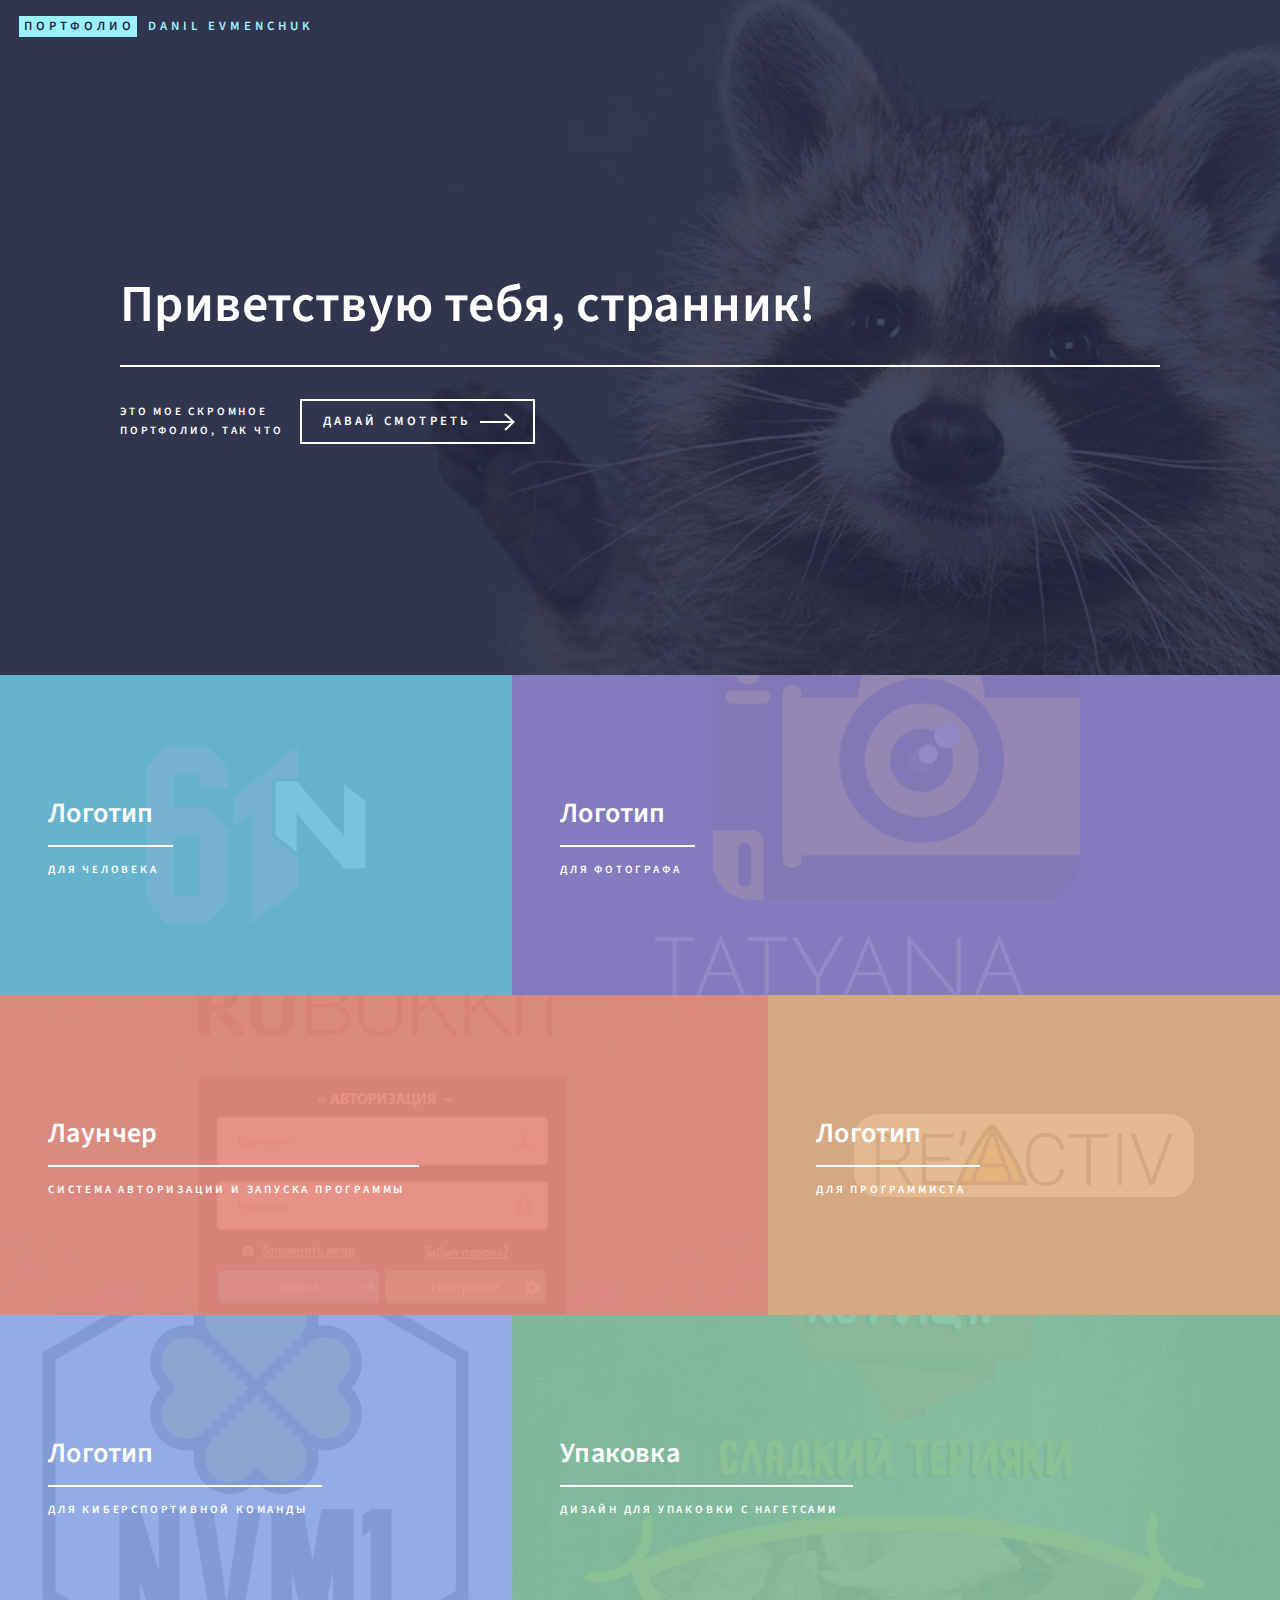
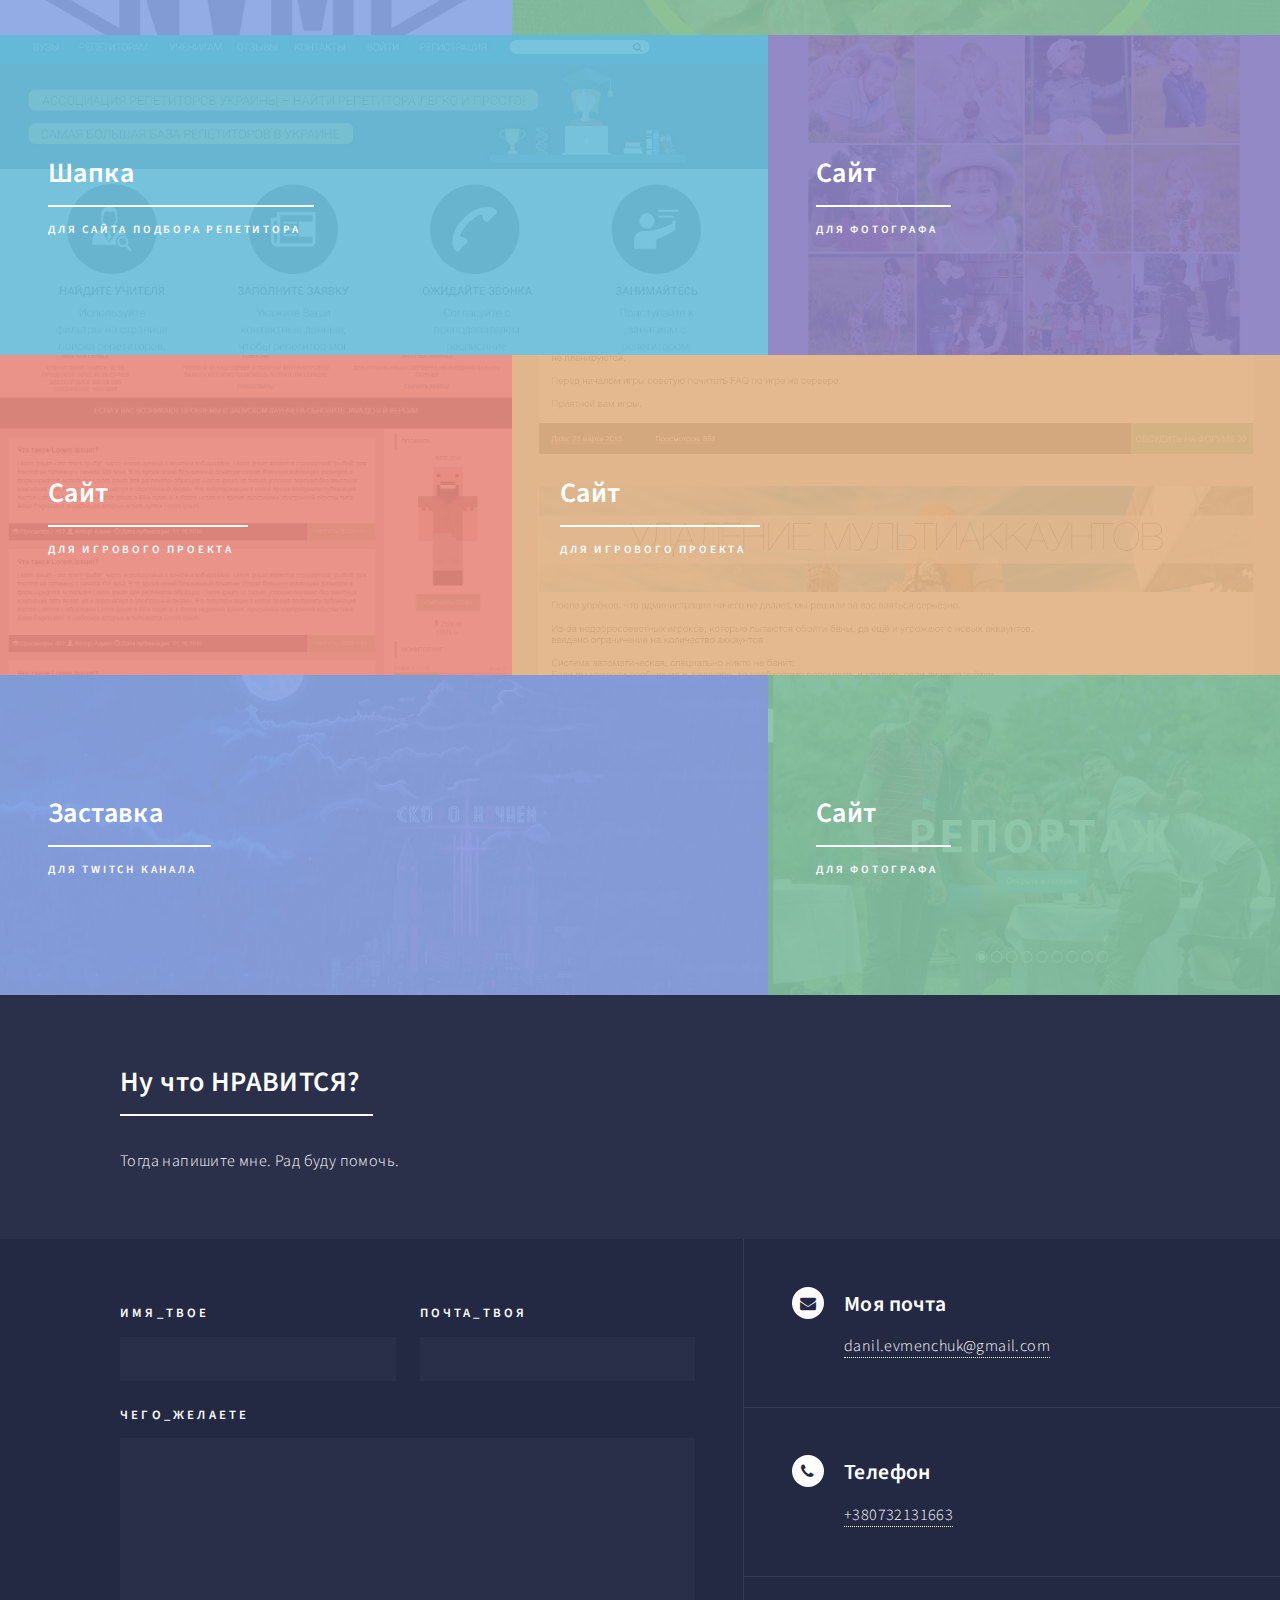
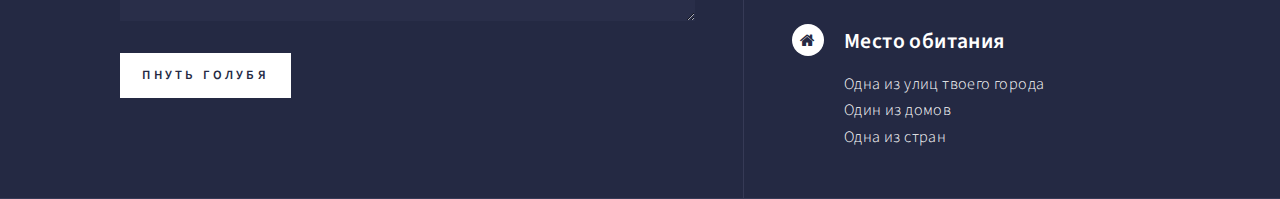
==== commit 8c9d75b5: "optimization" ====
--- a/index.html
+++ b/index.html
@@ -103,10 +103,10 @@
 								</article>
 								<article>
 									<span class="image">
-										<img src="images/photo_shedko.png" alt="" />
-									</span>
-									<header class="major">
-										<h3><a href="images/photo_shedko.png" class="link">Сайт</a></h3>
+										<img src="images/photo_shedko.jpg" alt="" />
+									</span>
+									<header class="major">
+										<h3><a href="images/photo_shedko.jpg" class="link">Сайт</a></h3>
 										<p>Для фотографа</p>
 									</header>
 								</article>
